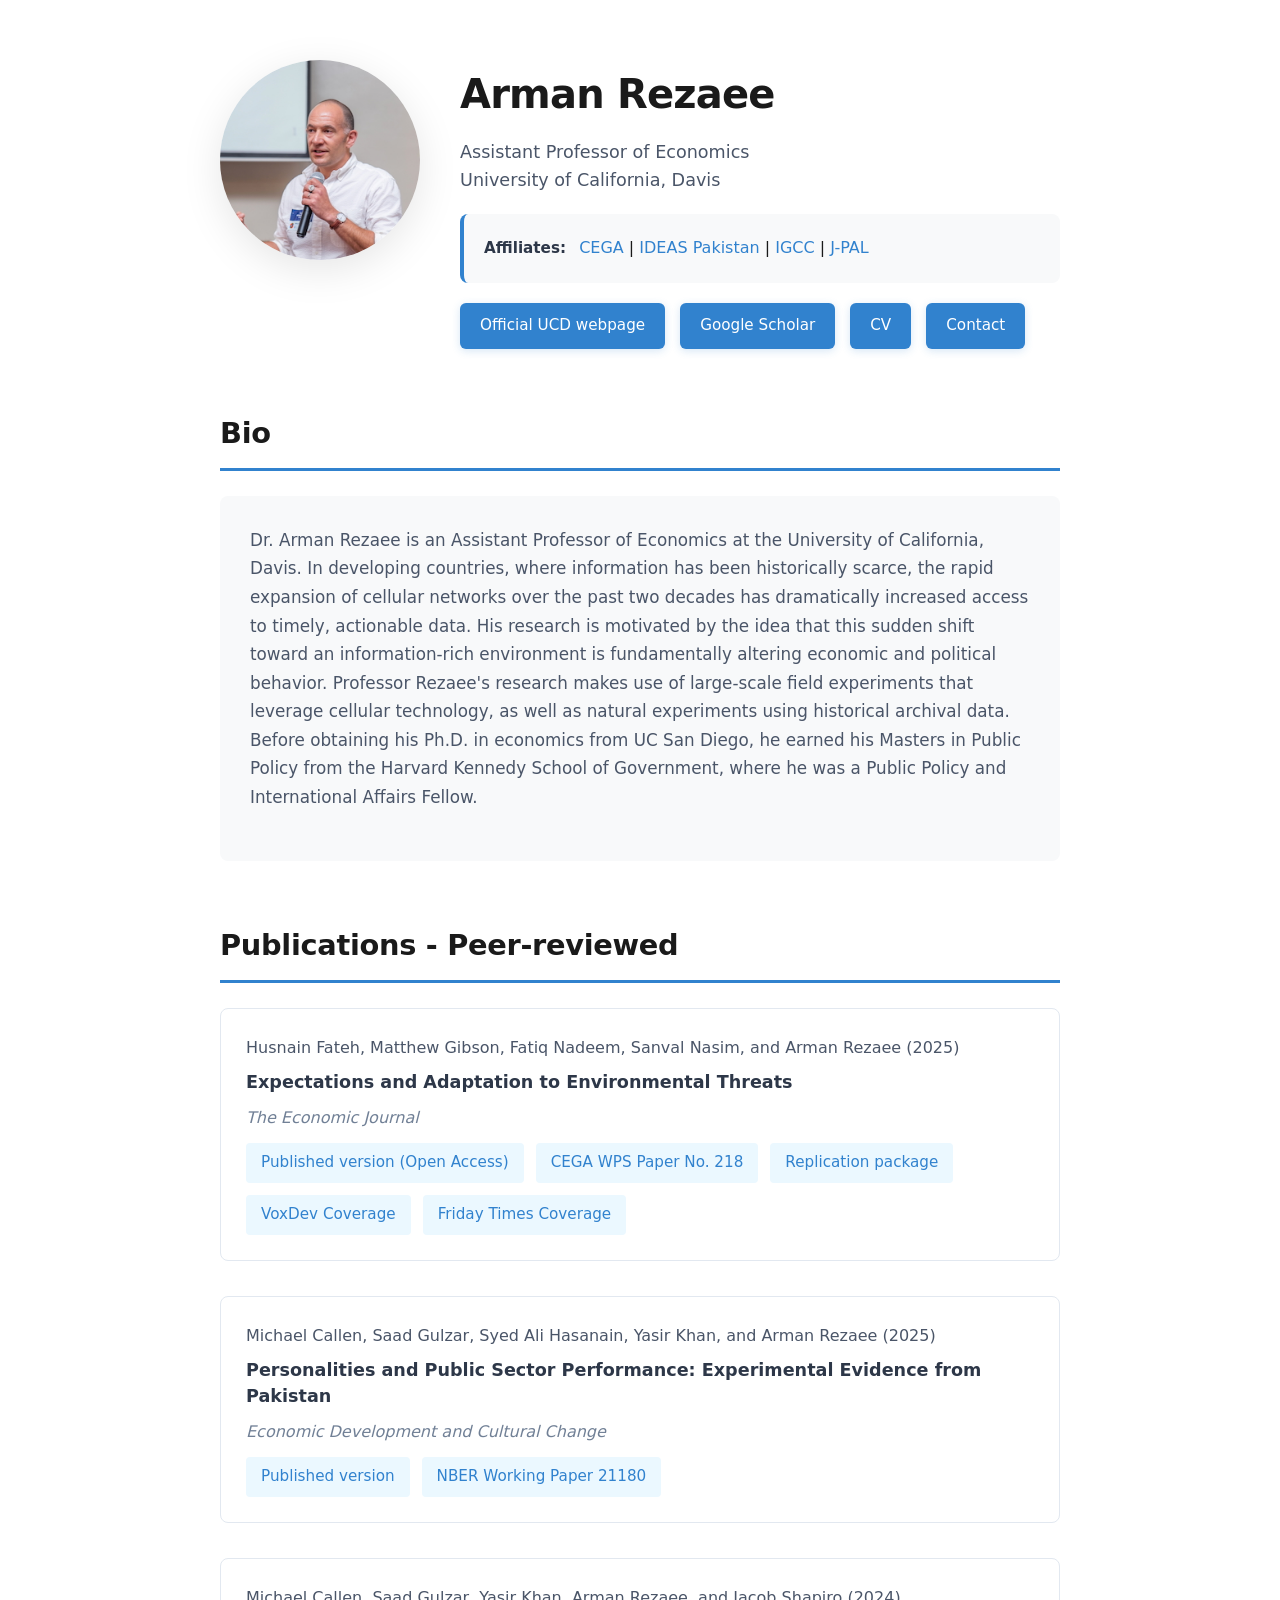
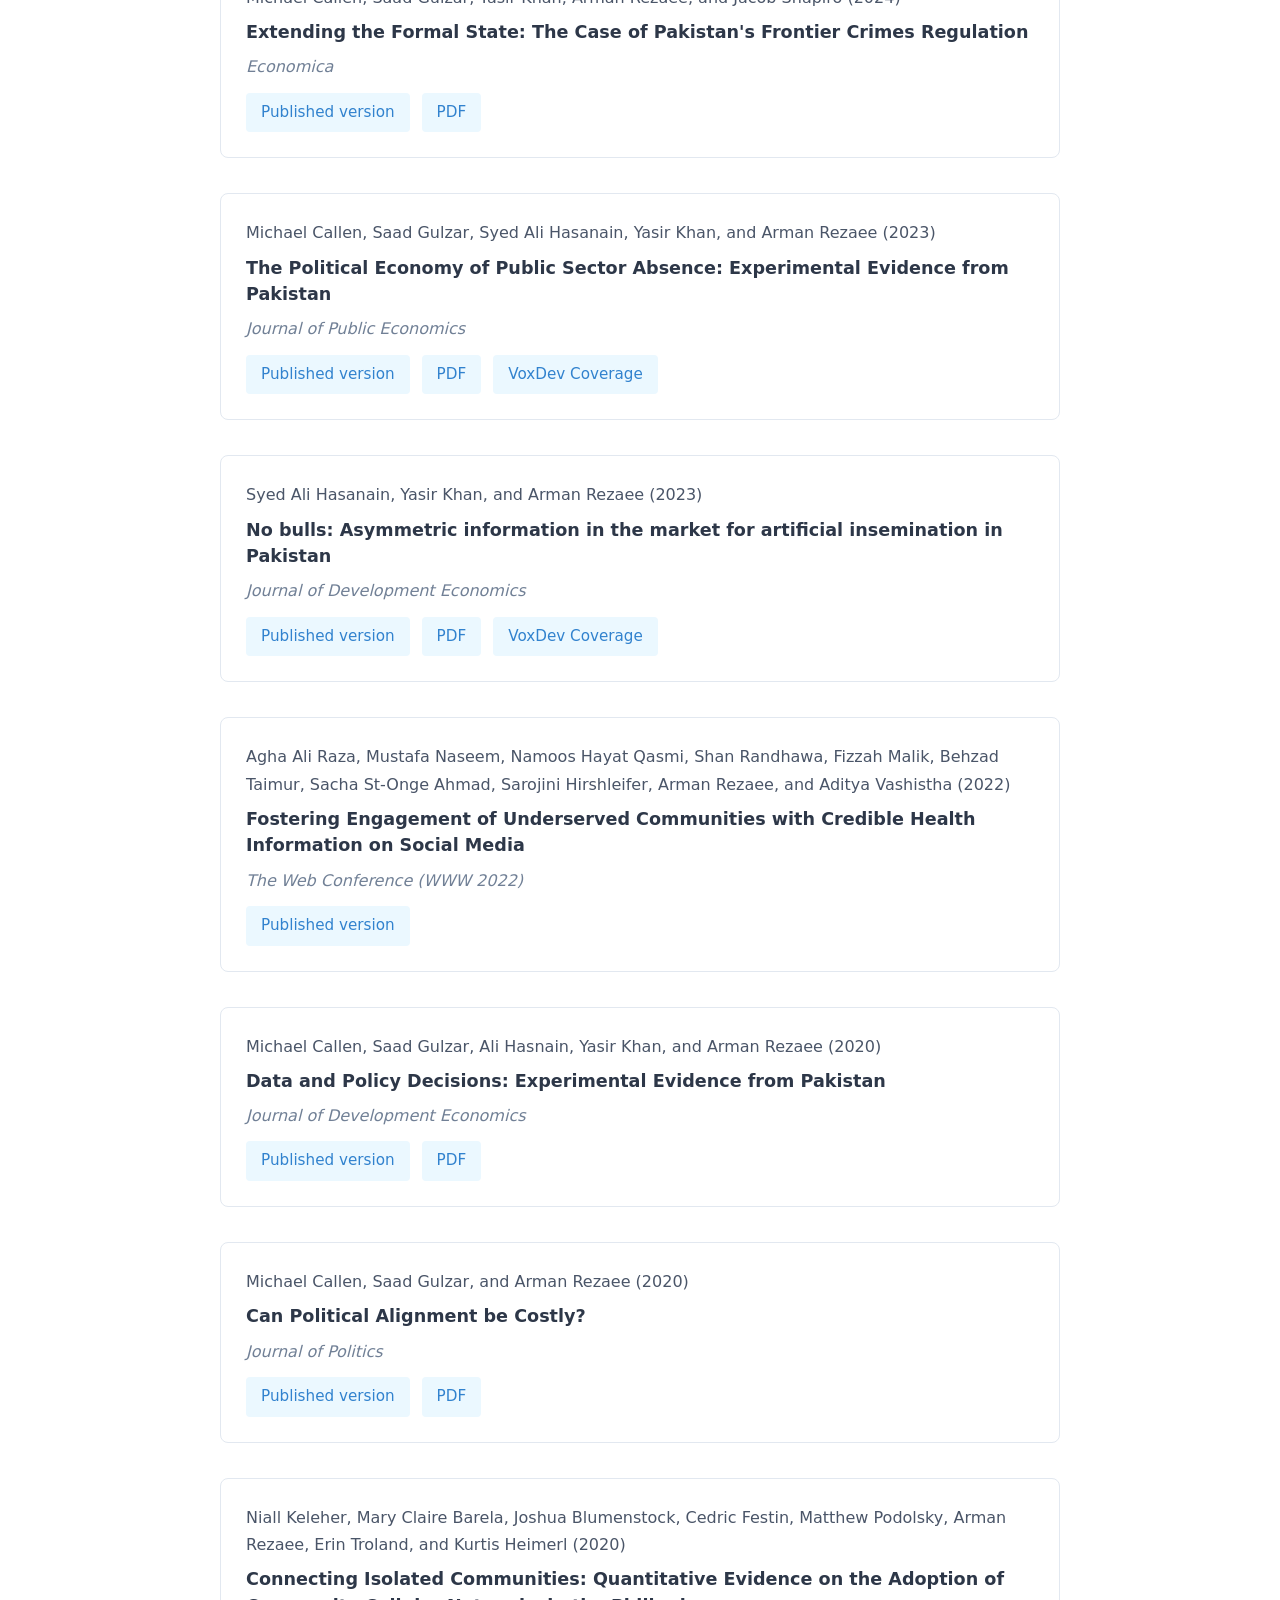
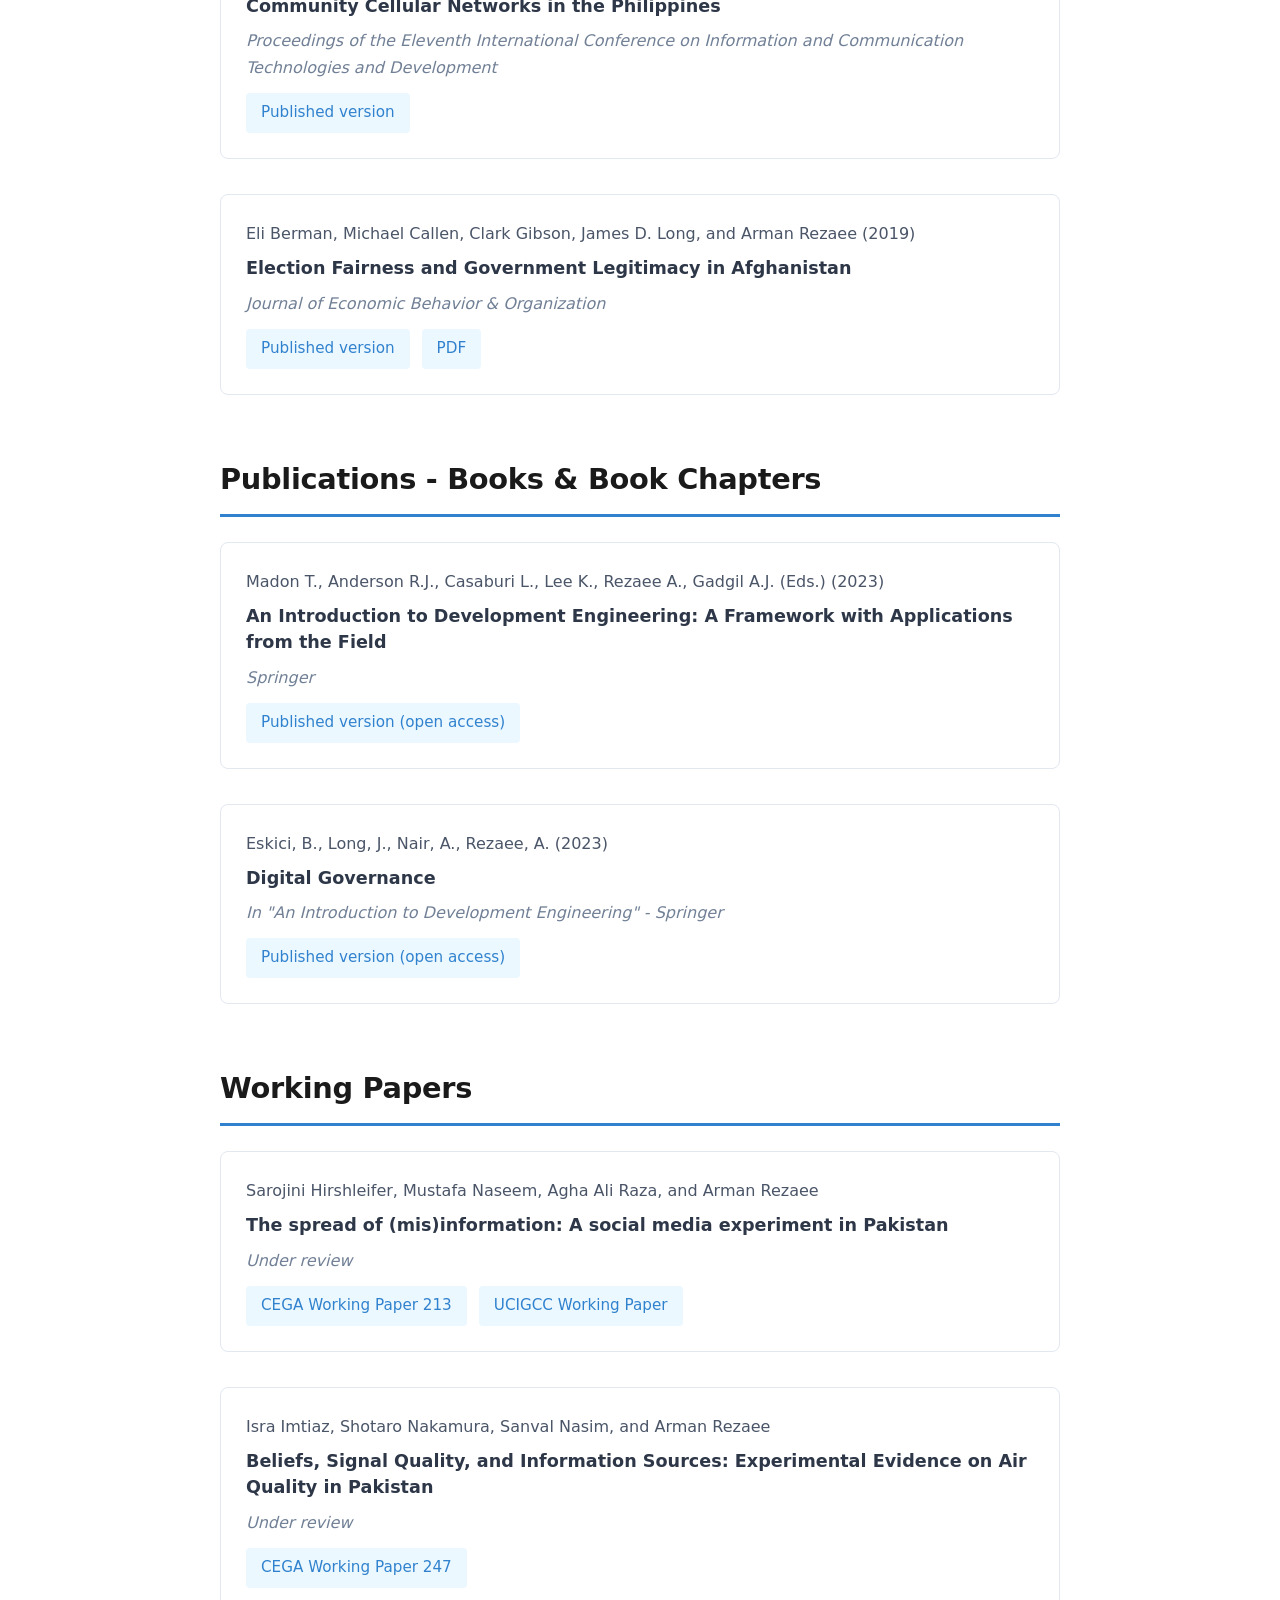
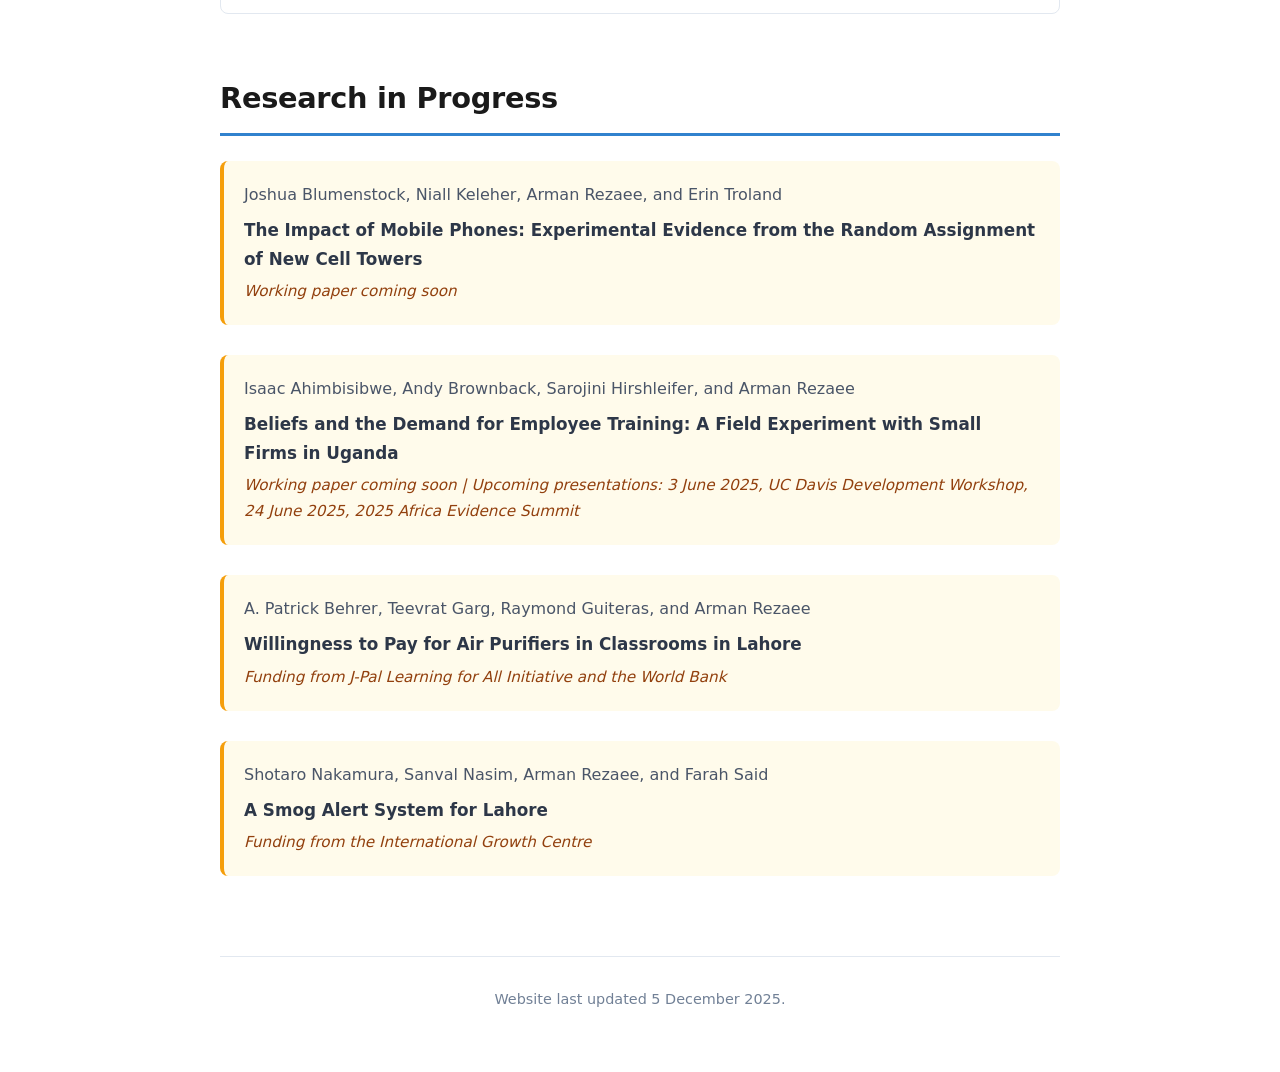
==== index.html @ 838679bb "Update index.html via Claude" ====
<!DOCTYPE html>
<html lang="en">
<head>
    <meta charset="UTF-8">
    <meta name="viewport" content="width=device-width, initial-scale=1.0">
    <title>Arman Rezaee</title>
    <style>
        /* Reset default browser styles for consistency */
        * {
            margin: 0;
            padding: 0;
            box-sizing: border-box;
        }

        /* Main body styling - sets font and background */
        body {
            font-family: -apple-system, BlinkMacSystemFont, 'Segoe UI', system-ui, sans-serif;
            line-height: 1.7;
            color: #1a1a1a;
            background: #ffffff;
        }

        /* Container that centers content and adds padding */
        .container {
            max-width: 900px;
            margin: 0 auto;
            padding: 60px 30px;
        }

        /* Header section with profile photo and info */
        header {
            margin-bottom: 60px;
            display: flex;
            gap: 40px;
            align-items: flex-start;
            flex-wrap: wrap;
        }

        /* Profile photo wrapper */
        .profile-photo {
            flex-shrink: 0;
        }

        /* Profile photo styling - circular with shadow and hover effect */
        .profile-photo img {
            width: 200px;
            height: 200px;
            object-fit: cover;
            border-radius: 50%;
            box-shadow: 0 10px 40px rgba(0,0,0,0.1);
            transition: transform 0.3s ease, box-shadow 0.3s ease;
        }

        /* Hover effect - lifts photo slightly */
        .profile-photo img:hover {
            transform: translateY(-5px);
            box-shadow: 0 15px 50px rgba(0,0,0,0.15);
        }

        /* Header text content area */
        .header-content {
            flex: 1;
            min-width: 300px;
        }

        /* Main name heading */
        h1 {
            font-size: 2.5em;
            font-weight: 700;
            color: #1a1a1a;
            margin-bottom: 10px;
            letter-spacing: -0.02em;
        }

        /* Job title and university */
        h4 {
            font-size: 1.1em;
            font-weight: 500;
            color: #4a5568;
            margin-bottom: 20px;
            line-height: 1.6;
        }

        /* Affiliates box with colored left border */
        .affiliates {
            margin: 20px 0;
            padding: 20px;
            background: #f8f9fa;
            border-radius: 8px;
            border-left: 4px solid #3182ce;
            line-height: 1.8;
        }

        /* "Affiliates:" label styling */
        .affiliates strong {
            display: inline;
            margin-right: 8px;
            color: #2d3748;
            font-size: 0.95em;
        }

        /* Links in affiliates section */
        .affiliates a {
            color: #3182ce;
            text-decoration: none;
            transition: color 0.2s ease;
            white-space: nowrap;
        }

        /* Hover effect for affiliate links */
        .affiliates a:hover {
            color: #2c5aa0;
            text-decoration: underline;
        }

        /* Container for quick access buttons (CV, Scholar, etc) */
        .quick-links {
            display: flex;
            gap: 15px;
            flex-wrap: wrap;
            margin-top: 20px;
        }

        /* Styled buttons for quick links */
        .quick-links a {
            display: inline-block;
            padding: 10px 20px;
            background: #3182ce;
            color: white;
            text-decoration: none;
            border-radius: 6px;
            font-weight: 500;
            font-size: 0.95em;
            transition: all 0.3s ease;
            box-shadow: 0 2px 8px rgba(49, 130, 206, 0.2);
        }

        /* Hover effect - darkens and lifts buttons */
        .quick-links a:hover {
            background: #2c5aa0;
            transform: translateY(-2px);
            box-shadow: 0 4px 12px rgba(49, 130, 206, 0.3);
        }

        /* Main content sections (Bio, Publications, etc) */
        section {
            margin-bottom: 60px;
        }

        /* Section headings with blue underline */
        h2 {
            font-size: 1.8em;
            font-weight: 700;
            color: #1a1a1a;
            margin-bottom: 25px;
            padding-bottom: 10px;
            border-bottom: 3px solid #3182ce;
            letter-spacing: -0.01em;
        }

        /* Subsection headings */
        h3 {
            font-size: 1.4em;
            font-weight: 600;
            color: #2d3748;
            margin-bottom: 20px;
            margin-top: 40px;
        }

        /* Regular paragraph text */
        p {
            margin-bottom: 20px;
            color: #4a5568;
            font-size: 1.05em;
        }

        /* Bio text box with background */
        .bio-text {
            background: #f8f9fa;
            padding: 30px;
            border-radius: 8px;
        }

        /* Individual publication card */
        .publication {
            margin-bottom: 35px;
            padding: 25px;
            background: white;
            border-radius: 8px;
            border: 1px solid #e2e8f0;
            transition: all 0.3s ease;
        }

        /* Hover effect - adds shadow and slides right slightly */
        .publication:hover {
            box-shadow: 0 8px 24px rgba(0,0,0,0.08);
            border-color: #cbd5e0;
            transform: translateX(5px);
        }

        /* Author names in publication */
        .publication-authors {
            color: #4a5568;
            margin-bottom: 8px;
            font-size: 1em;
        }

        /* Publication title */
        .publication-title {
            font-weight: 600;
            color: #2d3748;
            margin-bottom: 8px;
            font-size: 1.1em;
            line-height: 1.5;
        }

        /* Journal or venue name (italicized) */
        .publication-venue {
            font-style: italic;
            color: #718096;
            margin-bottom: 12px;
        }

        /* Container for publication links (PDF, published version, etc) */
        .publication-links {
            display: flex;
            gap: 12px;
            flex-wrap: wrap;
            margin-top: 12px;
        }

        /* Styled link buttons for publications */
        .publication-links a {
            color: #3182ce;
            text-decoration: none;
            font-size: 0.95em;
            padding: 6px 14px;
            background: #ebf8ff;
            border-radius: 4px;
            transition: all 0.2s ease;
            border: 1px solid transparent;
        }

        /* Hover effect - inverts colors */
        .publication-links a:hover {
            background: #3182ce;
            color: white;
            border-color: #3182ce;
        }

        /* Work-in-progress section with yellow theme */
        .wip {
            margin-bottom: 30px;
            padding: 20px;
            background: #fffbeb;
            border-radius: 8px;
            border-left: 4px solid #f59e0b;
        }

        /* Title for work-in-progress items */
        .wip-title {
            font-weight: 600;
            color: #2d3748;
            margin-bottom: 6px;
            font-size: 1.05em;
        }

        /* Status text (e.g., "Working paper coming soon") */
        .wip-status {
            color: #92400e;
            font-size: 0.95em;
            font-style: italic;
        }

        /* Footer with last updated date */
        footer {
            margin-top: 80px;
            padding-top: 30px;
            border-top: 1px solid #e2e8f0;
            text-align: center;
            color: #718096;
            font-size: 0.9em;
        }

        /* Responsive design for mobile devices */
        @media (max-width: 768px) {
            .container {
                padding: 40px 20px;
            }

            /* Stack header vertically on mobile */
            header {
                flex-direction: column;
                align-items: center;
                text-align: center;
            }

            /* Smaller heading on mobile */
            h1 {
                font-size: 2em;
            }

            /* Center buttons on mobile */
            .quick-links {
                justify-content: center;
            }

            /* Disable hover slide effect on mobile */
            .publication:hover {
                transform: none;
            }
        }
    </style>
</head>
<body>
    <div class="container">
        <header>
            <div class="profile-photo">
                <img src="images/SM-5340.jpeg" alt="Arman Rezaee">
            </div>
            <div class="header-content">
                <h1>Arman Rezaee</h1>
                <h4>Assistant Professor of Economics<br>University of California, Davis</h4>
                
                <div class="affiliates">
                    <strong>Affiliates:</strong>
                    <a href="https://cega.berkeley.edu/user-type/faculty-affiliates/">CEGA</a> |
                    <a href="https://ideasdev.org/people/dr-arman-rezaee/">IDEAS Pakistan</a> |
                    <a href="https://ucigcc.org/people/arman-rezaee/">IGCC</a> |
                    <a href="https://www.povertyactionlab.org/person/rezaee">J-PAL</a>
                </div>

                <div class="quick-links">
                    <a href="http://economics.ucdavis.edu/people/abrezaee">Official UCD webpage</a>
                    <a href="http://scholar.google.com/citations?user=eKCS96gAAAAJ&hl=en">Google Scholar</a>
                    <a href="pdfs/abrezaee-cv-mar2025.pdf">CV</a>
                    <a href="mailto:abrezaee@ucdavis.edu">Contact</a>
                </div>
            </div>
        </header>

        <section>
            <h2>Bio</h2>
            <div class="bio-text">
                <p>Dr. Arman Rezaee is an Assistant Professor of Economics at the University of California, Davis. In developing countries, where information has been historically scarce, the rapid expansion of cellular networks over the past two decades has dramatically increased access to timely, actionable data. His research is motivated by the idea that this sudden shift toward an information-rich environment is fundamentally altering economic and political behavior. Professor Rezaee's research makes use of large-scale field experiments that leverage cellular technology, as well as natural experiments using historical archival data. Before obtaining his Ph.D. in economics from UC San Diego, he earned his Masters in Public Policy from the Harvard Kennedy School of Government, where he was a Public Policy and International Affairs Fellow.</p>
            </div>
        </section>

        <section>
            <h2>Publications - Peer-reviewed</h2>

            <div class="publication">
                <div class="publication-authors">Husnain Fateh, Matthew Gibson, Fatiq Nadeem, Sanval Nasim, and Arman Rezaee (2025)</div>
                <div class="publication-title">Expectations and Adaptation to Environmental Threats</div>
                <div class="publication-venue">The Economic Journal</div>
                <div class="publication-links">
                    <a href="https://academic.oup.com/ej/advance-article/doi/10.1093/ej/ueaf071/8239786?utm_source=authortollfreelink&utm_campaign=ej&utm_medium=email&guestAccessKey=a9b61781-d56a-4d4d-9c01-4e637fdb13ad">Published version (Open Access)</a>
                    <a href="https://doi.org/10.26085/C3K88B">CEGA WPS Paper No. 218</a>
                    <a href="https://doi.org/10.5281/zenodo.16748581">Replication package</a>
                    <a href="https://voxdev.org/topic/energy-environment/information-and-training-helps-individuals-forecast-and-adapt-air">VoxDev Coverage</a>
                    <a href="https://thefridaytimes.com/21-Sep-2023/avoiding-air-pollution">Friday Times Coverage</a>
                </div>
            </div>

            <div class="publication">
                <div class="publication-authors">Michael Callen, Saad Gulzar, Syed Ali Hasanain, Yasir Khan, and Arman Rezaee (2025)</div>
                <div class="publication-title">Personalities and Public Sector Performance: Experimental Evidence from Pakistan</div>
                <div class="publication-venue">Economic Development and Cultural Change</div>
                <div class="publication-links">
                    <a href="https://www.journals.uchicago.edu/doi/10.1086/731673">Published version</a>
                    <a href="https://www.nber.org/papers/w21180">NBER Working Paper 21180</a>
                </div>
            </div>

            <div class="publication">
                <div class="publication-authors">Michael Callen, Saad Gulzar, Yasir Khan, Arman Rezaee, and Jacob Shapiro (2024)</div>
                <div class="publication-title">Extending the Formal State: The Case of Pakistan's Frontier Crimes Regulation</div>
                <div class="publication-venue">Economica</div>
                <div class="publication-links">
                    <a href="https://onlinelibrary.wiley.com/doi/10.1111/ecca.12527">Published version</a>
                    <a href="pdfs/fcr_draft_190930.pdf">PDF</a>
                </div>
            </div>

            <div class="publication">
                <div class="publication-authors">Michael Callen, Saad Gulzar, Syed Ali Hasanain, Yasir Khan, and Arman Rezaee (2023)</div>
                <div class="publication-title">The Political Economy of Public Sector Absence: Experimental Evidence from Pakistan</div>
                <div class="publication-venue">Journal of Public Economics</div>
                <div class="publication-links">
                    <a href="https://www.sciencedirect.com/science/article/pii/S004727272200189X">Published version</a>
                    <a href="pdfs/PE_absence_final.pdf">PDF</a>
                    <a href="https://voxdev.org/topic/institutions-political-economy/public-sector-absenteeism-politics-and-patronage-pakistan">VoxDev Coverage</a>
                </div>
            </div>

            <div class="publication">
                <div class="publication-authors">Syed Ali Hasanain, Yasir Khan, and Arman Rezaee (2023)</div>
                <div class="publication-title">No bulls: Asymmetric information in the market for artificial insemination in Pakistan</div>
                <div class="publication-venue">Journal of Development Economics</div>
                <div class="publication-links">
                    <a href="https://www.sciencedirect.com/science/article/abs/pii/S0304387822001419">Published version</a>
                    <a href="pdfs/livestock_JDE_second_revision.pdf">PDF</a>
                    <a href="https://voxdev.org/topic/agriculture/udder-success-empowering-farmers-through-information-veterinarian-quality">VoxDev Coverage</a>
                </div>
            </div>

            <div class="publication">
                <div class="publication-authors">Agha Ali Raza, Mustafa Naseem, Namoos Hayat Qasmi, Shan Randhawa, Fizzah Malik, Behzad Taimur, Sacha St-Onge Ahmad, Sarojini Hirshleifer, Arman Rezaee, and Aditya Vashistha (2022)</div>
                <div class="publication-title">Fostering Engagement of Underserved Communities with Credible Health Information on Social Media</div>
                <div class="publication-venue">The Web Conference (WWW 2022)</div>
                <div class="publication-links">
                    <a href="https://dl.acm.org/doi/abs/10.1145/3485447.3512267?casa_token=7DTgYo6stbMAAAAA:FZ7azsh8oXVnimlPw507LNu2SoPX1bnqjTDEQZZBtJYEDlnT77UlWz_gERtrb6uXA9K1-hhufPJC1mY">Published version</a>
                </div>
            </div>

            <div class="publication">
                <div class="publication-authors">Michael Callen, Saad Gulzar, Ali Hasnain, Yasir Khan, and Arman Rezaee (2020)</div>
                <div class="publication-title">Data and Policy Decisions: Experimental Evidence from Pakistan</div>
                <div class="publication-venue">Journal of Development Economics</div>
                <div class="publication-links">
                    <a href="https://www.sciencedirect.com/science/article/abs/pii/S0304387820300985">Published version</a>
                    <a href="pdfs/data_policy_decisions.pdf">PDF</a>
                </div>
            </div>

            <div class="publication">
                <div class="publication-authors">Michael Callen, Saad Gulzar, and Arman Rezaee (2020)</div>
                <div class="publication-title">Can Political Alignment be Costly?</div>
                <div class="publication-venue">Journal of Politics</div>
                <div class="publication-links">
                    <a href="https://www.journals.uchicago.edu/doi/abs/10.1086/706890?af=R&mobileUi=0">Published version</a>
                    <a href="pdfs/Political_Alignment_jop.pdf">PDF</a>
                </div>
            </div>

            <div class="publication">
                <div class="publication-authors">Niall Keleher, Mary Claire Barela, Joshua Blumenstock, Cedric Festin, Matthew Podolsky, Arman Rezaee, Erin Troland, and Kurtis Heimerl (2020)</div>
                <div class="publication-title">Connecting Isolated Communities: Quantitative Evidence on the Adoption of Community Cellular Networks in the Philippines</div>
                <div class="publication-venue">Proceedings of the Eleventh International Conference on Information and Communication Technologies and Development</div>
                <div class="publication-links">
                    <a href="https://dl.acm.org/doi/abs/10.1145/3392561.3394645">Published version</a>
                </div>
            </div>

            <div class="publication">
                <div class="publication-authors">Eli Berman, Michael Callen, Clark Gibson, James D. Long, and Arman Rezaee (2019)</div>
                <div class="publication-title">Election Fairness and Government Legitimacy in Afghanistan</div>
                <div class="publication-venue">Journal of Economic Behavior & Organization</div>
                <div class="publication-links">
                    <a href="https://www.sciencedirect.com/science/article/abs/pii/S016726811930318X">Published version</a>
                    <a href="pdfs/Legitimacy_Oct2019.pdf">PDF</a>
                </div>
            </div>
        </section>

        <section>
            <h2>Publications - Books & Book Chapters</h2>

            <div class="publication">
                <div class="publication-authors">Madon T., Anderson R.J., Casaburi L., Lee K., Rezaee A., Gadgil A.J. (Eds.) (2023)</div>
                <div class="publication-title">An Introduction to Development Engineering: A Framework with Applications from the Field</div>
                <div class="publication-venue">Springer</div>
                <div class="publication-links">
                    <a href="https://link.springer.com/book/10.1007/978-3-030-86065-3">Published version (open access)</a>
                </div>
            </div>

            <div class="publication">
                <div class="publication-authors">Eskici, B., Long, J., Nair, A., Rezaee, A. (2023)</div>
                <div class="publication-title">Digital Governance</div>
                <div class="publication-venue">In "An Introduction to Development Engineering" - Springer</div>
                <div class="publication-links">
                    <a href="https://link.springer.com/book/10.1007/978-3-030-86065-3">Published version (open access)</a>
                </div>
            </div>
        </section>

        <section>
            <h2>Working Papers</h2>

            <div class="publication">
                <div class="publication-authors">Sarojini Hirshleifer, Mustafa Naseem, Agha Ali Raza, and Arman Rezaee</div>
                <div class="publication-title">The spread of (mis)information: A social media experiment in Pakistan</div>
                <div class="publication-venue">Under review</div>
                <div class="publication-links">
                    <a href="https://escholarship.org/uc/item/9v98h6zt#main">CEGA Working Paper 213</a>
                    <a href="https://ucigcc.org/publication/the-spread-of-misinformation-a-social-media-experiment-in-pakistan/">UCIGCC Working Paper</a>
                </div>
            </div>

            <div class="publication">
                <div class="publication-authors">Isra Imtiaz, Shotaro Nakamura, Sanval Nasim, and Arman Rezaee</div>
                <div class="publication-title">Beliefs, Signal Quality, and Information Sources: Experimental Evidence on Air Quality in Pakistan</div>
                <div class="publication-venue">Under review</div>
                <div class="publication-links">
                    <a href="https://escholarship.org/uc/item/3z476268">CEGA Working Paper 247</a>
                </div>
            </div>
        </section>

        <section>
            <h2>Research in Progress</h2>

            <div class="wip">
                <div class="publication-authors">Joshua Blumenstock, Niall Keleher, Arman Rezaee, and Erin Troland</div>
                <div class="wip-title">The Impact of Mobile Phones: Experimental Evidence from the Random Assignment of New Cell Towers</div>
                <div class="wip-status">Working paper coming soon</div>
            </div>

            <div class="wip">
                <div class="publication-authors">Isaac Ahimbisibwe, Andy Brownback, Sarojini Hirshleifer, and Arman Rezaee</div>
                <div class="wip-title">Beliefs and the Demand for Employee Training: A Field Experiment with Small Firms in Uganda</div>
                <div class="wip-status">Working paper coming soon | Upcoming presentations: 3 June 2025, UC Davis Development Workshop, 24 June 2025, 2025 Africa Evidence Summit</div>
            </div>

            <div class="wip">
                <div class="publication-authors">A. Patrick Behrer, Teevrat Garg, Raymond Guiteras, and Arman Rezaee</div>
                <div class="wip-title">Willingness to Pay for Air Purifiers in Classrooms in Lahore</div>
                <div class="wip-status">Funding from J-Pal Learning for All Initiative and the World Bank</div>
            </div>

            <div class="wip">
                <div class="publication-authors">Shotaro Nakamura, Sanval Nasim, Arman Rezaee, and Farah Said</div>
                <div class="wip-title">A Smog Alert System for Lahore</div>
                <div class="wip-status">Funding from the International Growth Centre</div>
            </div>
        </section>

        <footer>
            Website last updated 5 December 2025.
        </footer>
    </div>
</body>
</html>
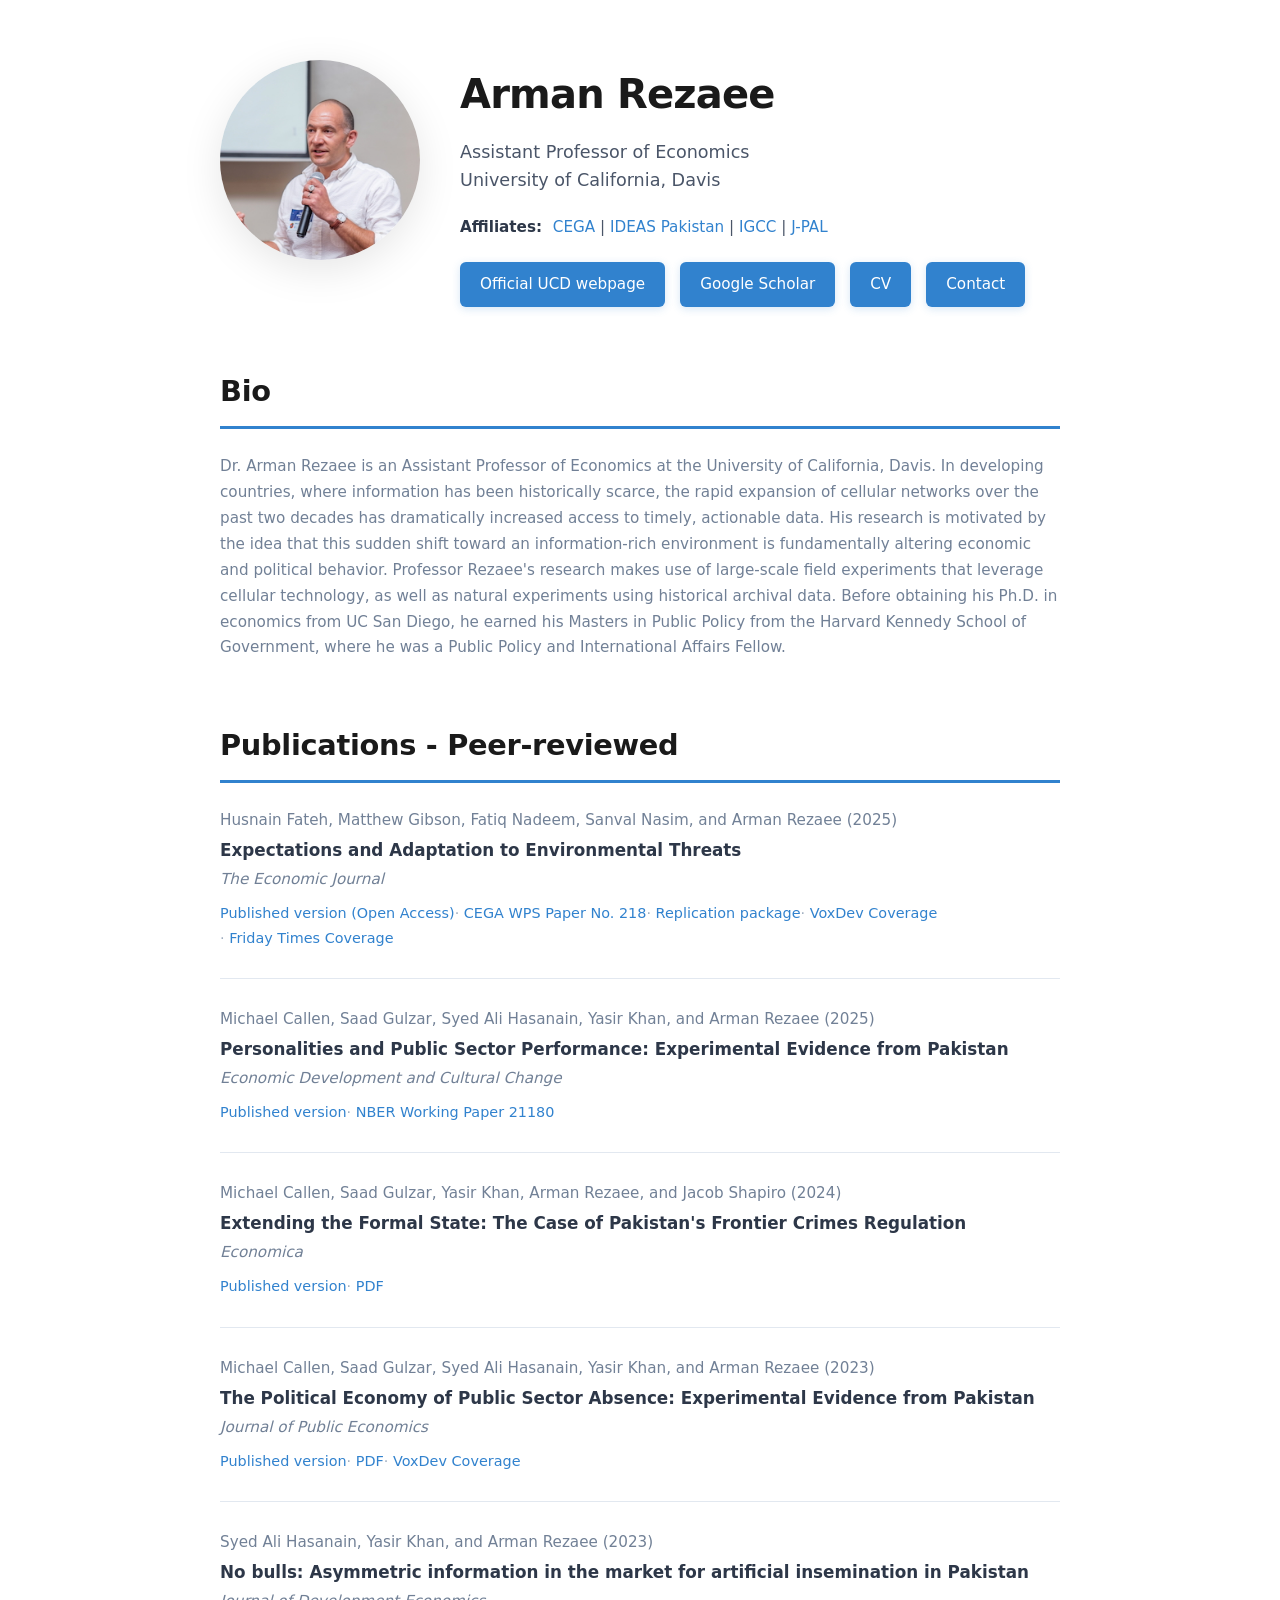
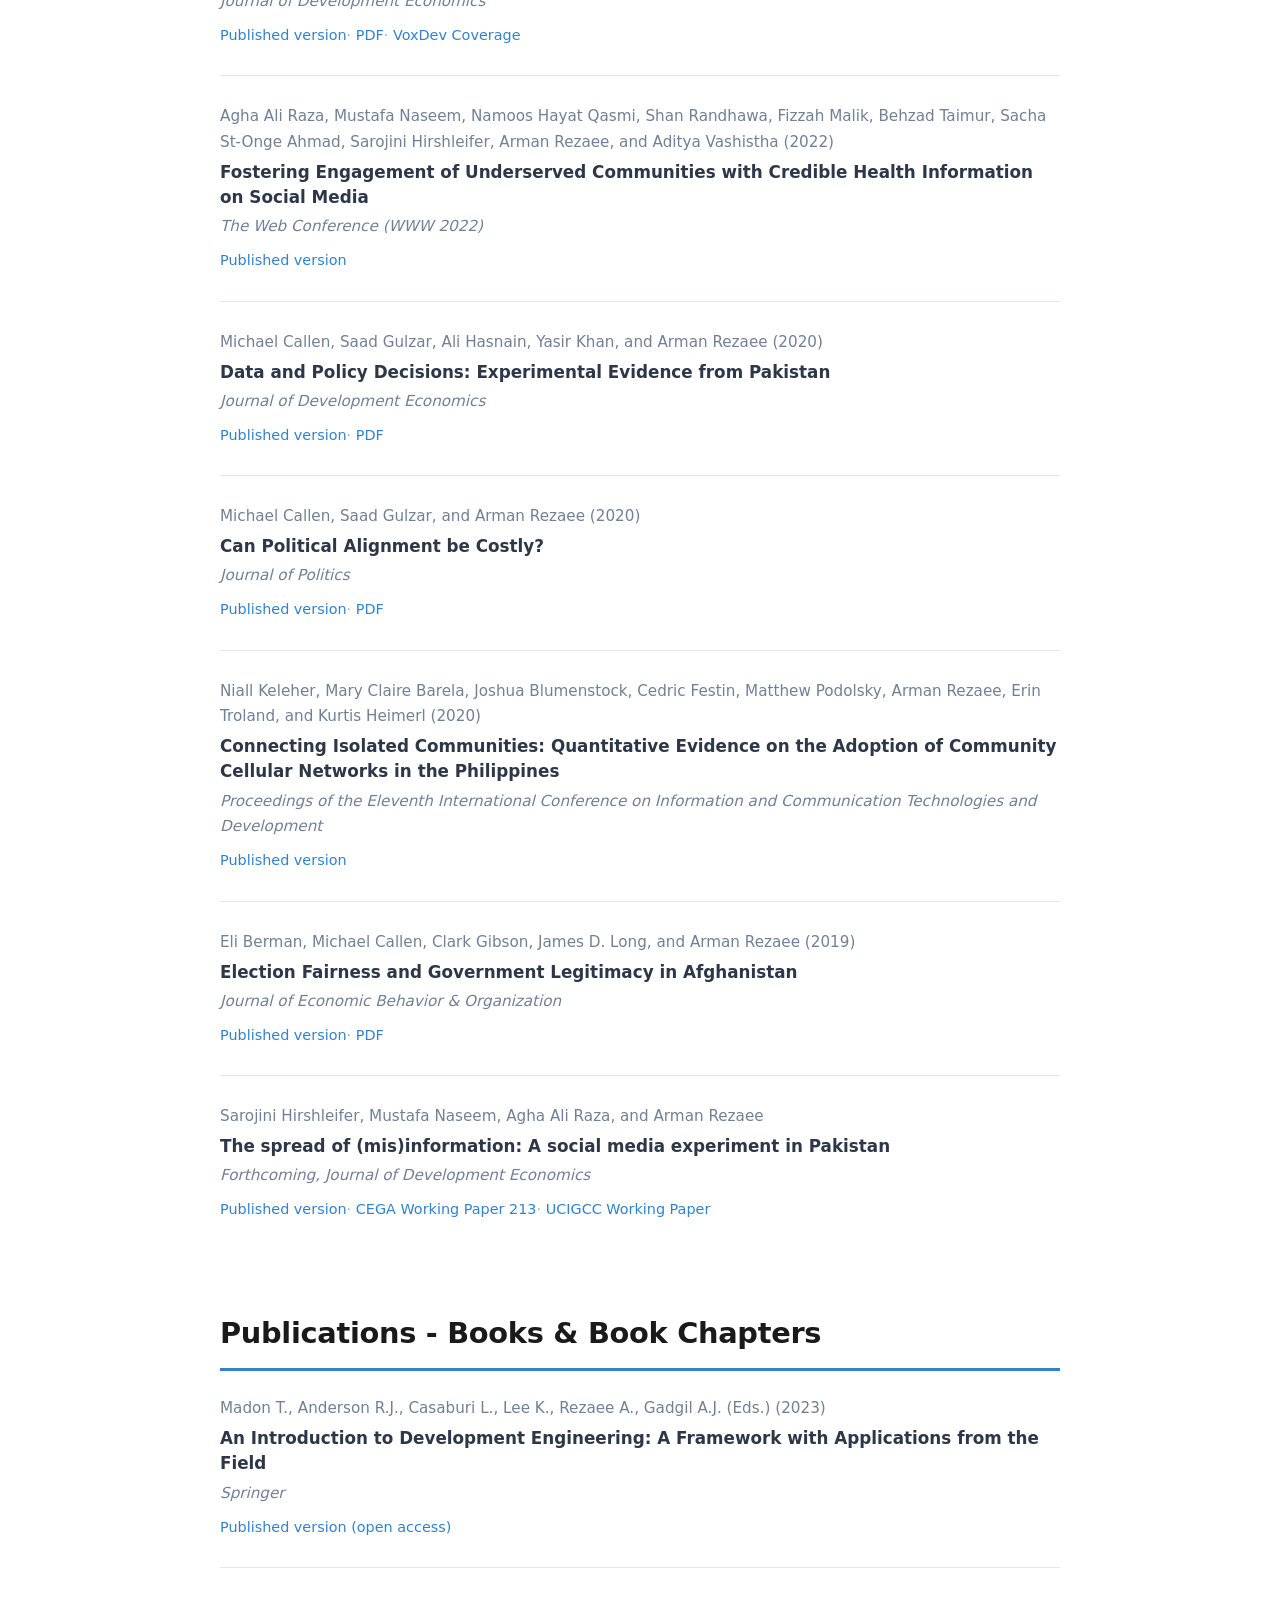
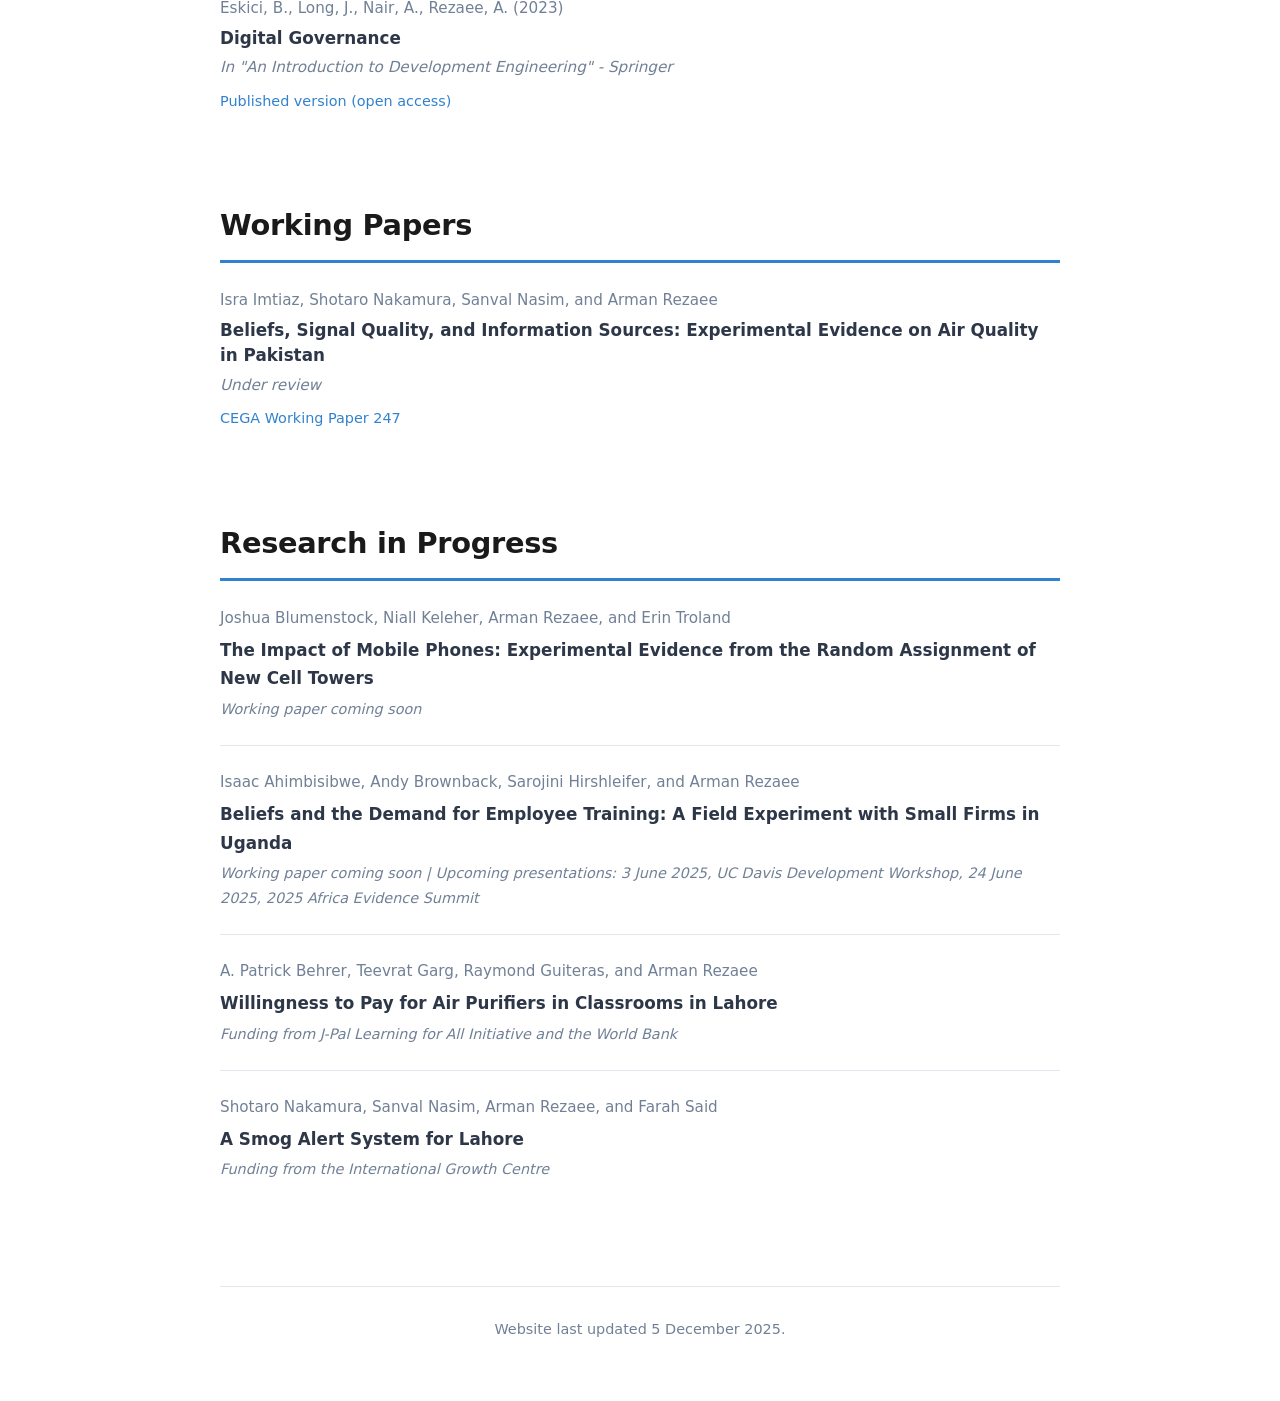
==== commit b158c5a2: "Moved C19PK to published, improved design I hope" ====
--- a/index.html
+++ b/index.html
@@ -1,6 +1,15 @@
 <!DOCTYPE html>
 <html lang="en">
 <head>
+    <!-- Google tag (gtag.js) - Analytics tracking -->
+    <script async src="https://www.googletagmanager.com/gtag/js?id=G-C34K1GCN76"></script>
+    <script>
+      window.dataLayer = window.dataLayer || [];
+      function gtag(){dataLayer.push(arguments);}
+      gtag('js', new Date());
+      gtag('config', 'G-C34K1GCN76');
+    </script>
+    
     <meta charset="UTF-8">
     <meta name="viewport" content="width=device-width, initial-scale=1.0">
     <title>Arman Rezaee</title>
@@ -81,35 +90,25 @@
             line-height: 1.6;
         }
 
-        /* Affiliates box with colored left border */
+        /* Affiliates inline text */
         .affiliates {
-            margin: 20px 0;
-            padding: 20px;
-            background: #f8f9fa;
-            border-radius: 8px;
-            border-left: 4px solid #3182ce;
+            margin: 12px 0;
+            color: #4a5568;
+            font-size: 0.95em;
             line-height: 1.8;
         }
 
-        /* "Affiliates:" label styling */
         .affiliates strong {
-            display: inline;
-            margin-right: 8px;
             color: #2d3748;
-            font-size: 0.95em;
-        }
-
-        /* Links in affiliates section */
+            margin-right: 6px;
+        }
+
         .affiliates a {
             color: #3182ce;
             text-decoration: none;
-            transition: color 0.2s ease;
-            white-space: nowrap;
-        }
-
-        /* Hover effect for affiliate links */
+        }
+
         .affiliates a:hover {
-            color: #2c5aa0;
             text-decoration: underline;
         }
 
@@ -174,43 +173,36 @@
             font-size: 1.05em;
         }
 
-        /* Bio text box with background */
-        .bio-text {
-            background: #f8f9fa;
-            padding: 30px;
-            border-radius: 8px;
-        }
-
-        /* Individual publication card */
+        /* Bio text - plain, smaller, and less prominent */
+        .bio-text p {
+            font-size: 0.95em;
+            color: #718096;
+        }
+
+        /* Individual publication entry */
         .publication {
-            margin-bottom: 35px;
-            padding: 25px;
-            background: white;
-            border-radius: 8px;
-            border: 1px solid #e2e8f0;
-            transition: all 0.3s ease;
-        }
-
-        /* Hover effect - adds shadow and slides right slightly */
-        .publication:hover {
-            box-shadow: 0 8px 24px rgba(0,0,0,0.08);
-            border-color: #cbd5e0;
-            transform: translateX(5px);
+            margin-bottom: 28px;
+            padding-bottom: 28px;
+            border-bottom: 1px solid #e2e8f0;
+        }
+
+        .publication:last-child {
+            border-bottom: none;
         }
 
         /* Author names in publication */
         .publication-authors {
-            color: #4a5568;
-            margin-bottom: 8px;
-            font-size: 1em;
+            color: #718096;
+            margin-bottom: 4px;
+            font-size: 0.95em;
         }
 
         /* Publication title */
         .publication-title {
             font-weight: 600;
             color: #2d3748;
-            margin-bottom: 8px;
-            font-size: 1.1em;
+            margin-bottom: 4px;
+            font-size: 1.05em;
             line-height: 1.5;
         }
 
@@ -218,57 +210,56 @@
         .publication-venue {
             font-style: italic;
             color: #718096;
-            margin-bottom: 12px;
-        }
-
-        /* Container for publication links (PDF, published version, etc) */
+            margin-bottom: 8px;
+            font-size: 0.95em;
+        }
+
+        /* Publication links as simple inline text links */
         .publication-links {
             display: flex;
-            gap: 12px;
+            gap: 0;
             flex-wrap: wrap;
-            margin-top: 12px;
-        }
-
-        /* Styled link buttons for publications */
+            margin-top: 6px;
+            font-size: 0.9em;
+        }
+
         .publication-links a {
             color: #3182ce;
             text-decoration: none;
-            font-size: 0.95em;
-            padding: 6px 14px;
-            background: #ebf8ff;
-            border-radius: 4px;
-            transition: all 0.2s ease;
-            border: 1px solid transparent;
-        }
-
-        /* Hover effect - inverts colors */
+        }
+
         .publication-links a:hover {
-            background: #3182ce;
-            color: white;
-            border-color: #3182ce;
-        }
-
-        /* Work-in-progress section with yellow theme */
+            text-decoration: underline;
+        }
+
+        .publication-links a + a::before {
+            content: " · ";
+            color: #a0aec0;
+        }
+
+        /* Work-in-progress entries */
         .wip {
-            margin-bottom: 30px;
-            padding: 20px;
-            background: #fffbeb;
-            border-radius: 8px;
-            border-left: 4px solid #f59e0b;
+            margin-bottom: 24px;
+            padding-bottom: 24px;
+            border-bottom: 1px solid #e2e8f0;
+        }
+
+        .wip:last-child {
+            border-bottom: none;
         }
 
         /* Title for work-in-progress items */
         .wip-title {
             font-weight: 600;
             color: #2d3748;
-            margin-bottom: 6px;
+            margin-bottom: 4px;
             font-size: 1.05em;
         }
 
-        /* Status text (e.g., "Working paper coming soon") */
+        /* Status text */
         .wip-status {
-            color: #92400e;
-            font-size: 0.95em;
+            color: #718096;
+            font-size: 0.9em;
             font-style: italic;
         }
 
@@ -305,10 +296,7 @@
                 justify-content: center;
             }
 
-            /* Disable hover slide effect on mobile */
-            .publication:hover {
-                transform: none;
-            }
+            /* nothing to override for mobile now */
         }
     </style>
 </head>
@@ -451,6 +439,17 @@
                     <a href="pdfs/Legitimacy_Oct2019.pdf">PDF</a>
                 </div>
             </div>
+
+            <div class="publication">
+                <div class="publication-authors">Sarojini Hirshleifer, Mustafa Naseem, Agha Ali Raza, and Arman Rezaee</div>
+                <div class="publication-title">The spread of (mis)information: A social media experiment in Pakistan</div>
+                <div class="publication-venue">Forthcoming, Journal of Development Economics</div>
+                <div class="publication-links">
+                    <a href="https://www.sciencedirect.com/science/article/abs/pii/S0304387826000672?DGCID=STMJ_220042_AUTH_SERV_PPUB&lid=jua9g5tkojjo&utm_campaign=STMJ_220042_AUTH_SERV_PPUB&utm_content=07bab9e4-c31e-408b-afa5-1c9ca0f269ca&utm_medium=email&utm_source=braze&utm_term=07bab9e4-c31e-408b-afa5-1c9ca0f269ca">Published version</a>
+                    <a href="https://escholarship.org/uc/item/9v98h6zt#main">CEGA Working Paper 213</a>
+                    <a href="https://ucigcc.org/publication/the-spread-of-misinformation-a-social-media-experiment-in-pakistan/">UCIGCC Working Paper</a>
+                </div>
+            </div>
         </section>
 
         <section>
@@ -477,16 +476,6 @@
 
         <section>
             <h2>Working Papers</h2>
-
-            <div class="publication">
-                <div class="publication-authors">Sarojini Hirshleifer, Mustafa Naseem, Agha Ali Raza, and Arman Rezaee</div>
-                <div class="publication-title">The spread of (mis)information: A social media experiment in Pakistan</div>
-                <div class="publication-venue">Under review</div>
-                <div class="publication-links">
-                    <a href="https://escholarship.org/uc/item/9v98h6zt#main">CEGA Working Paper 213</a>
-                    <a href="https://ucigcc.org/publication/the-spread-of-misinformation-a-social-media-experiment-in-pakistan/">UCIGCC Working Paper</a>
-                </div>
-            </div>
 
             <div class="publication">
                 <div class="publication-authors">Isra Imtiaz, Shotaro Nakamura, Sanval Nasim, and Arman Rezaee</div>
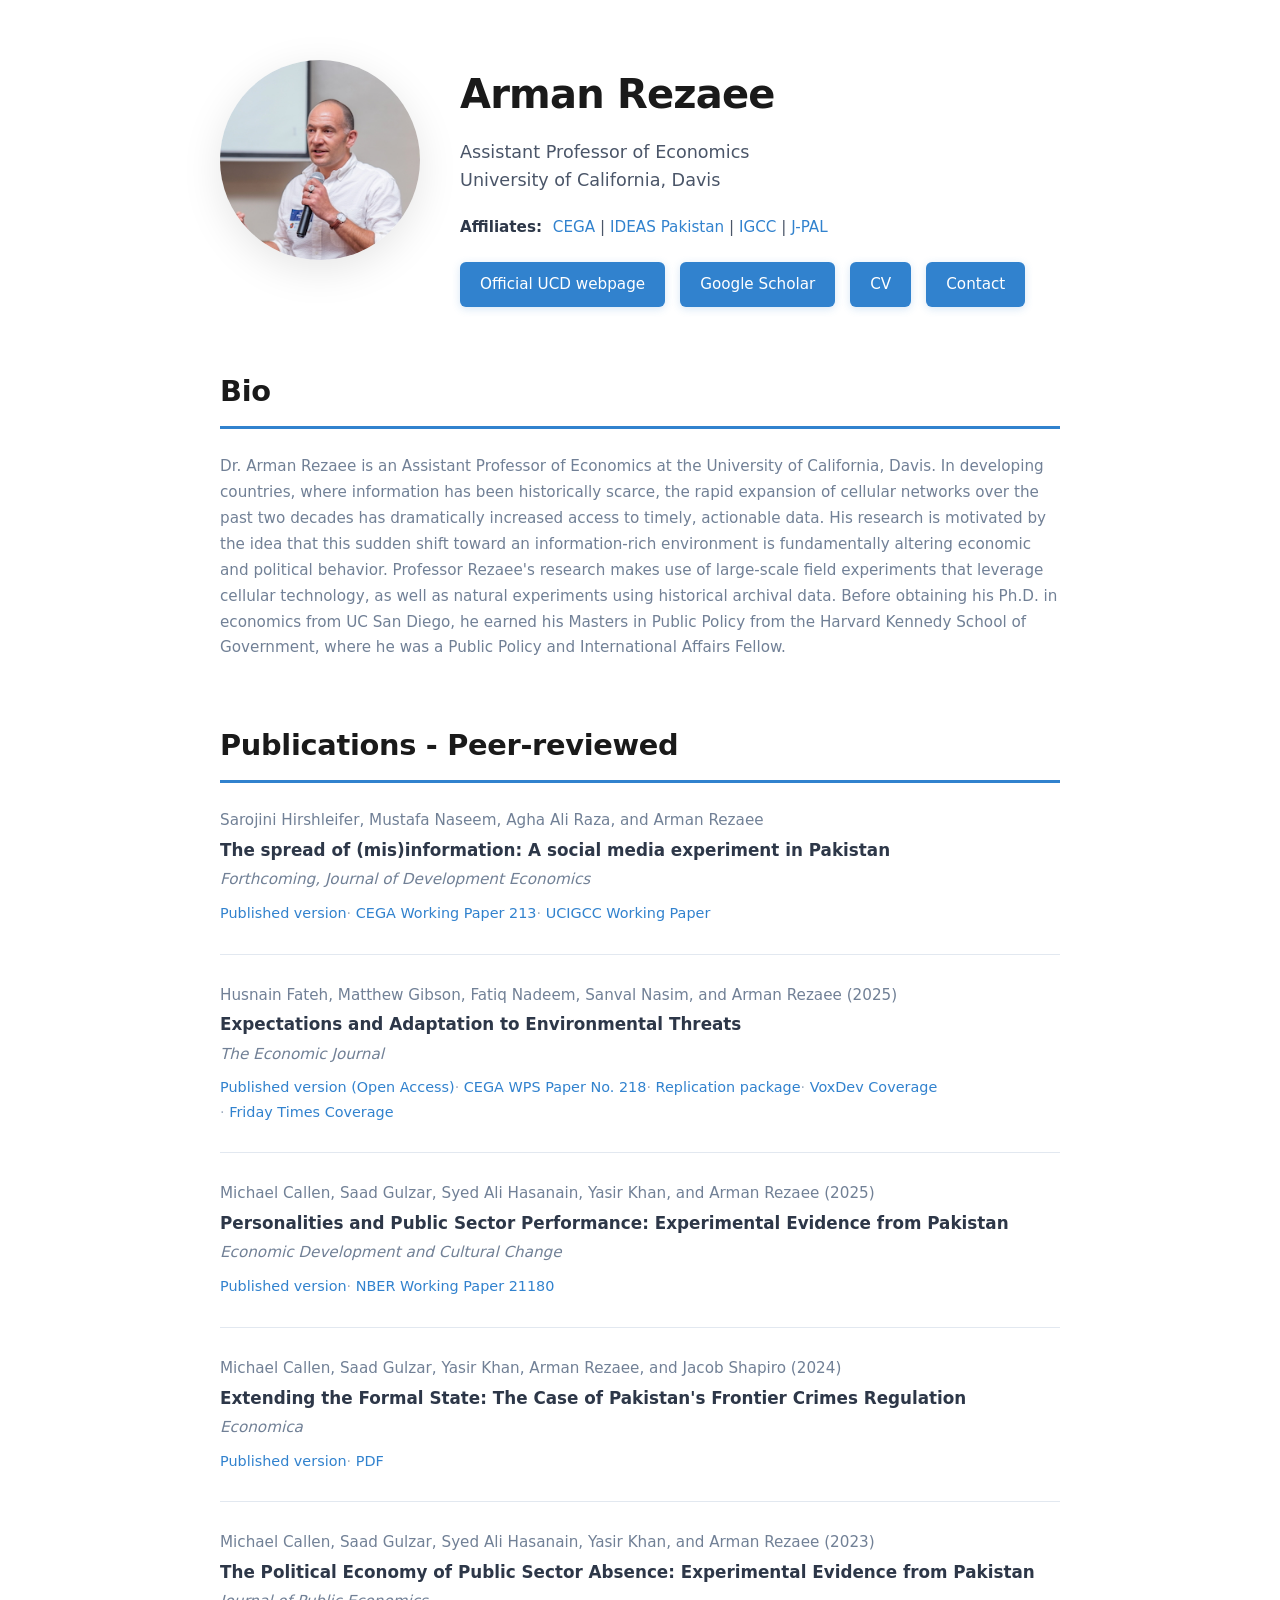
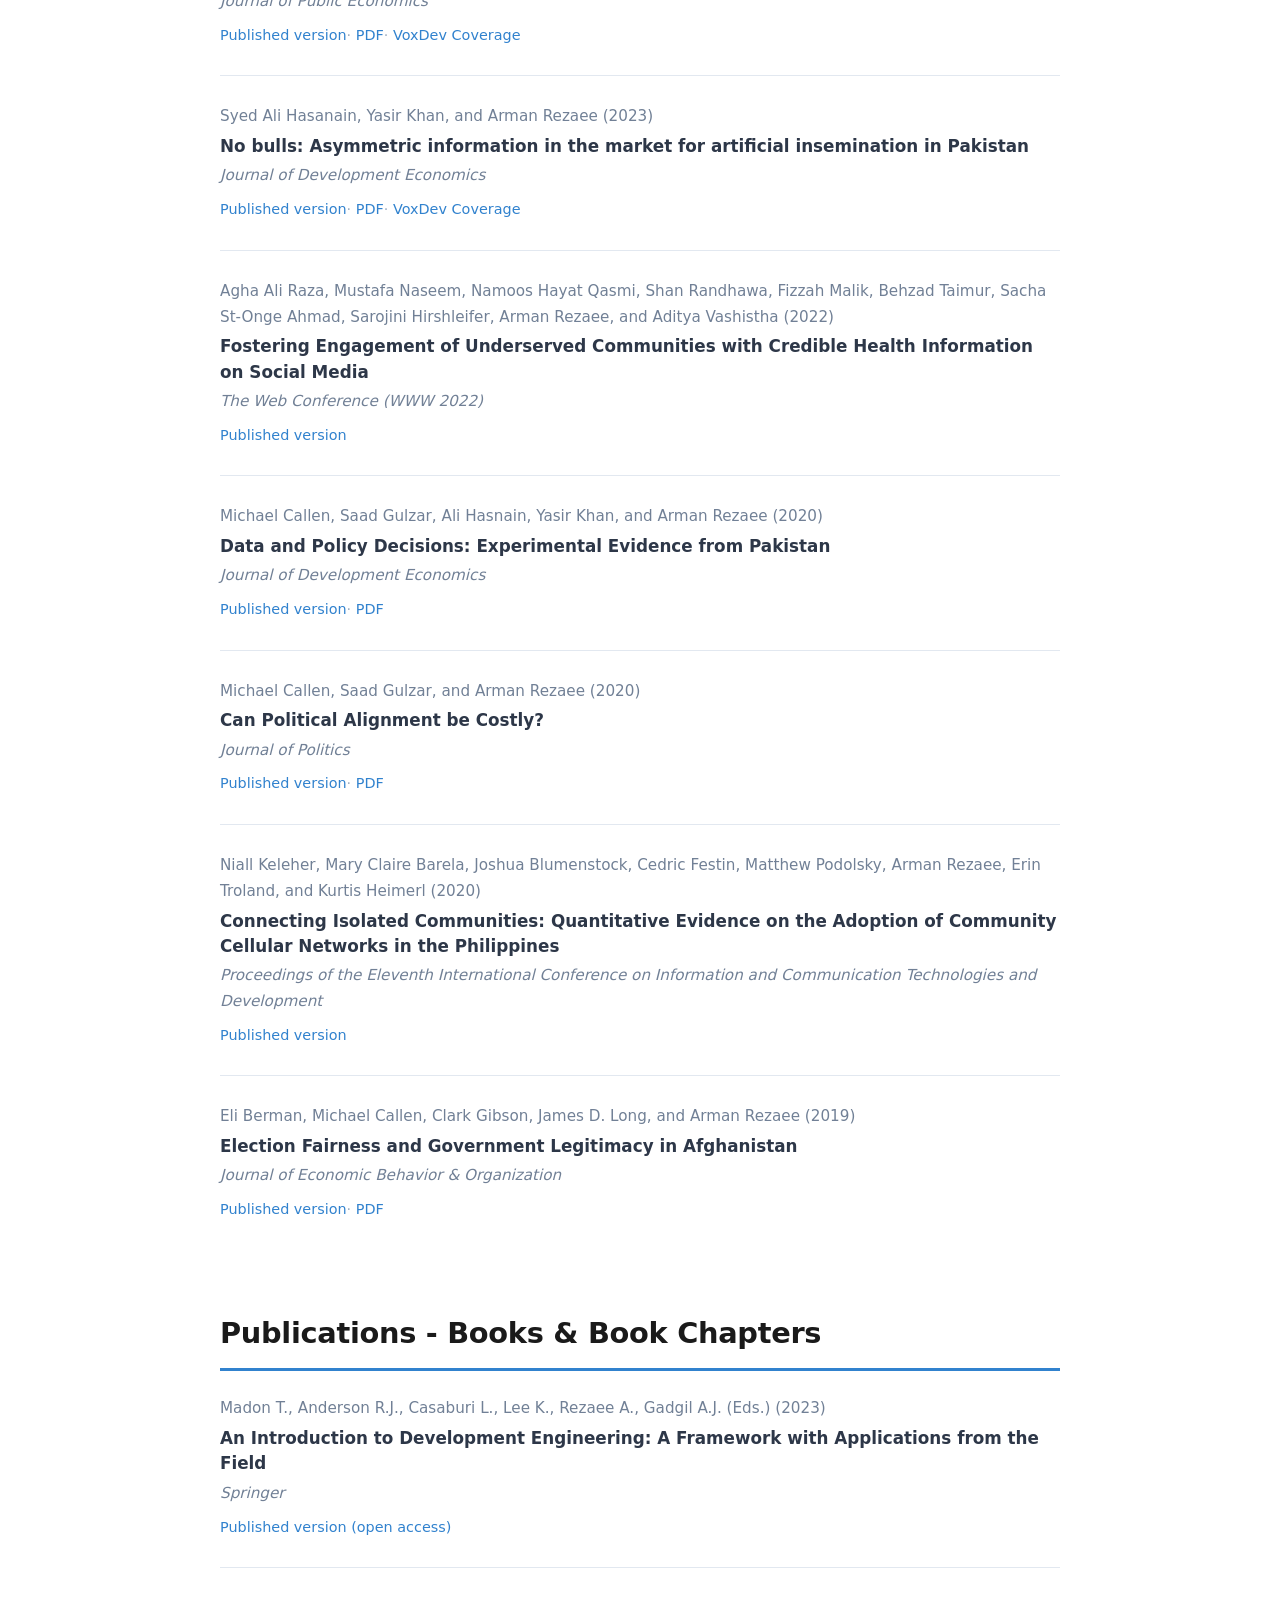
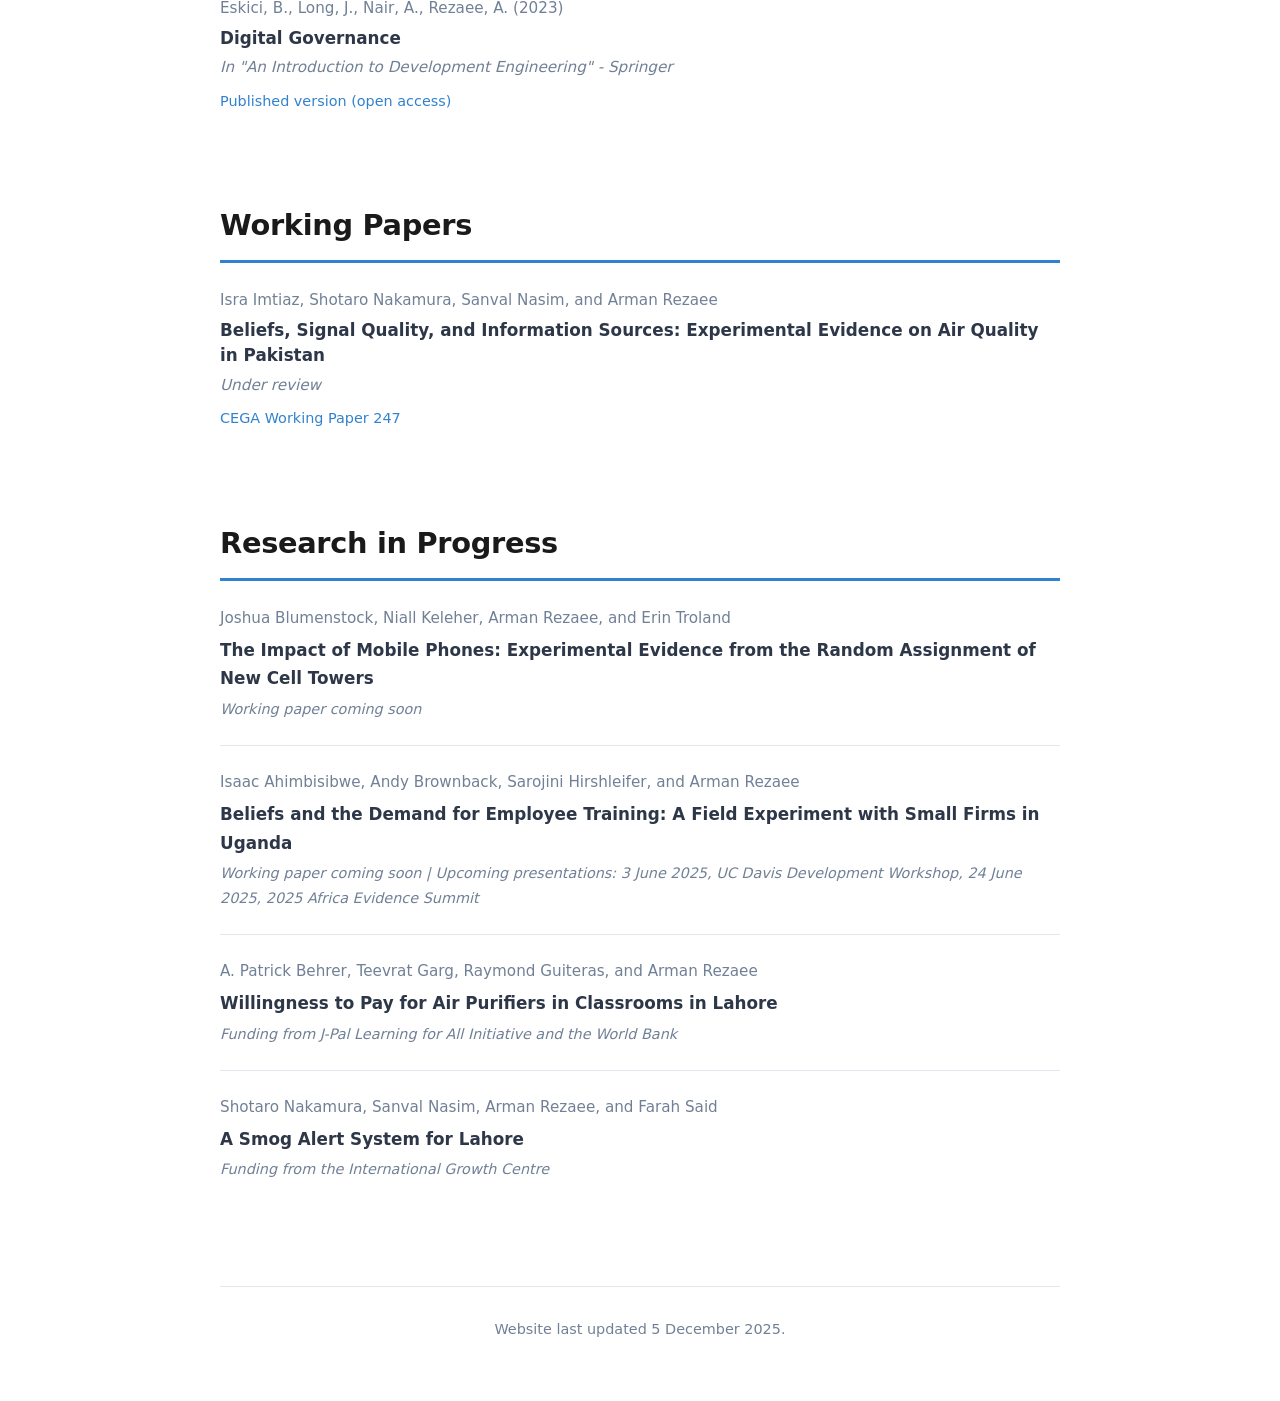
==== commit 86abb2b9: "Moved C19PK to top of list" ====
--- a/index.html
+++ b/index.html
@@ -338,6 +338,17 @@
             <h2>Publications - Peer-reviewed</h2>
 
             <div class="publication">
+                <div class="publication-authors">Sarojini Hirshleifer, Mustafa Naseem, Agha Ali Raza, and Arman Rezaee</div>
+                <div class="publication-title">The spread of (mis)information: A social media experiment in Pakistan</div>
+                <div class="publication-venue">Forthcoming, Journal of Development Economics</div>
+                <div class="publication-links">
+                    <a href="https://www.sciencedirect.com/science/article/abs/pii/S0304387826000672?DGCID=STMJ_220042_AUTH_SERV_PPUB&lid=jua9g5tkojjo&utm_campaign=STMJ_220042_AUTH_SERV_PPUB&utm_content=07bab9e4-c31e-408b-afa5-1c9ca0f269ca&utm_medium=email&utm_source=braze&utm_term=07bab9e4-c31e-408b-afa5-1c9ca0f269ca">Published version</a>
+                    <a href="https://escholarship.org/uc/item/9v98h6zt#main">CEGA Working Paper 213</a>
+                    <a href="https://ucigcc.org/publication/the-spread-of-misinformation-a-social-media-experiment-in-pakistan/">UCIGCC Working Paper</a>
+                </div>
+            </div>
+
+            <div class="publication">
                 <div class="publication-authors">Husnain Fateh, Matthew Gibson, Fatiq Nadeem, Sanval Nasim, and Arman Rezaee (2025)</div>
                 <div class="publication-title">Expectations and Adaptation to Environmental Threats</div>
                 <div class="publication-venue">The Economic Journal</div>
@@ -440,16 +451,6 @@
                 </div>
             </div>
 
-            <div class="publication">
-                <div class="publication-authors">Sarojini Hirshleifer, Mustafa Naseem, Agha Ali Raza, and Arman Rezaee</div>
-                <div class="publication-title">The spread of (mis)information: A social media experiment in Pakistan</div>
-                <div class="publication-venue">Forthcoming, Journal of Development Economics</div>
-                <div class="publication-links">
-                    <a href="https://www.sciencedirect.com/science/article/abs/pii/S0304387826000672?DGCID=STMJ_220042_AUTH_SERV_PPUB&lid=jua9g5tkojjo&utm_campaign=STMJ_220042_AUTH_SERV_PPUB&utm_content=07bab9e4-c31e-408b-afa5-1c9ca0f269ca&utm_medium=email&utm_source=braze&utm_term=07bab9e4-c31e-408b-afa5-1c9ca0f269ca">Published version</a>
-                    <a href="https://escholarship.org/uc/item/9v98h6zt#main">CEGA Working Paper 213</a>
-                    <a href="https://ucigcc.org/publication/the-spread-of-misinformation-a-social-media-experiment-in-pakistan/">UCIGCC Working Paper</a>
-                </div>
-            </div>
         </section>
 
         <section>
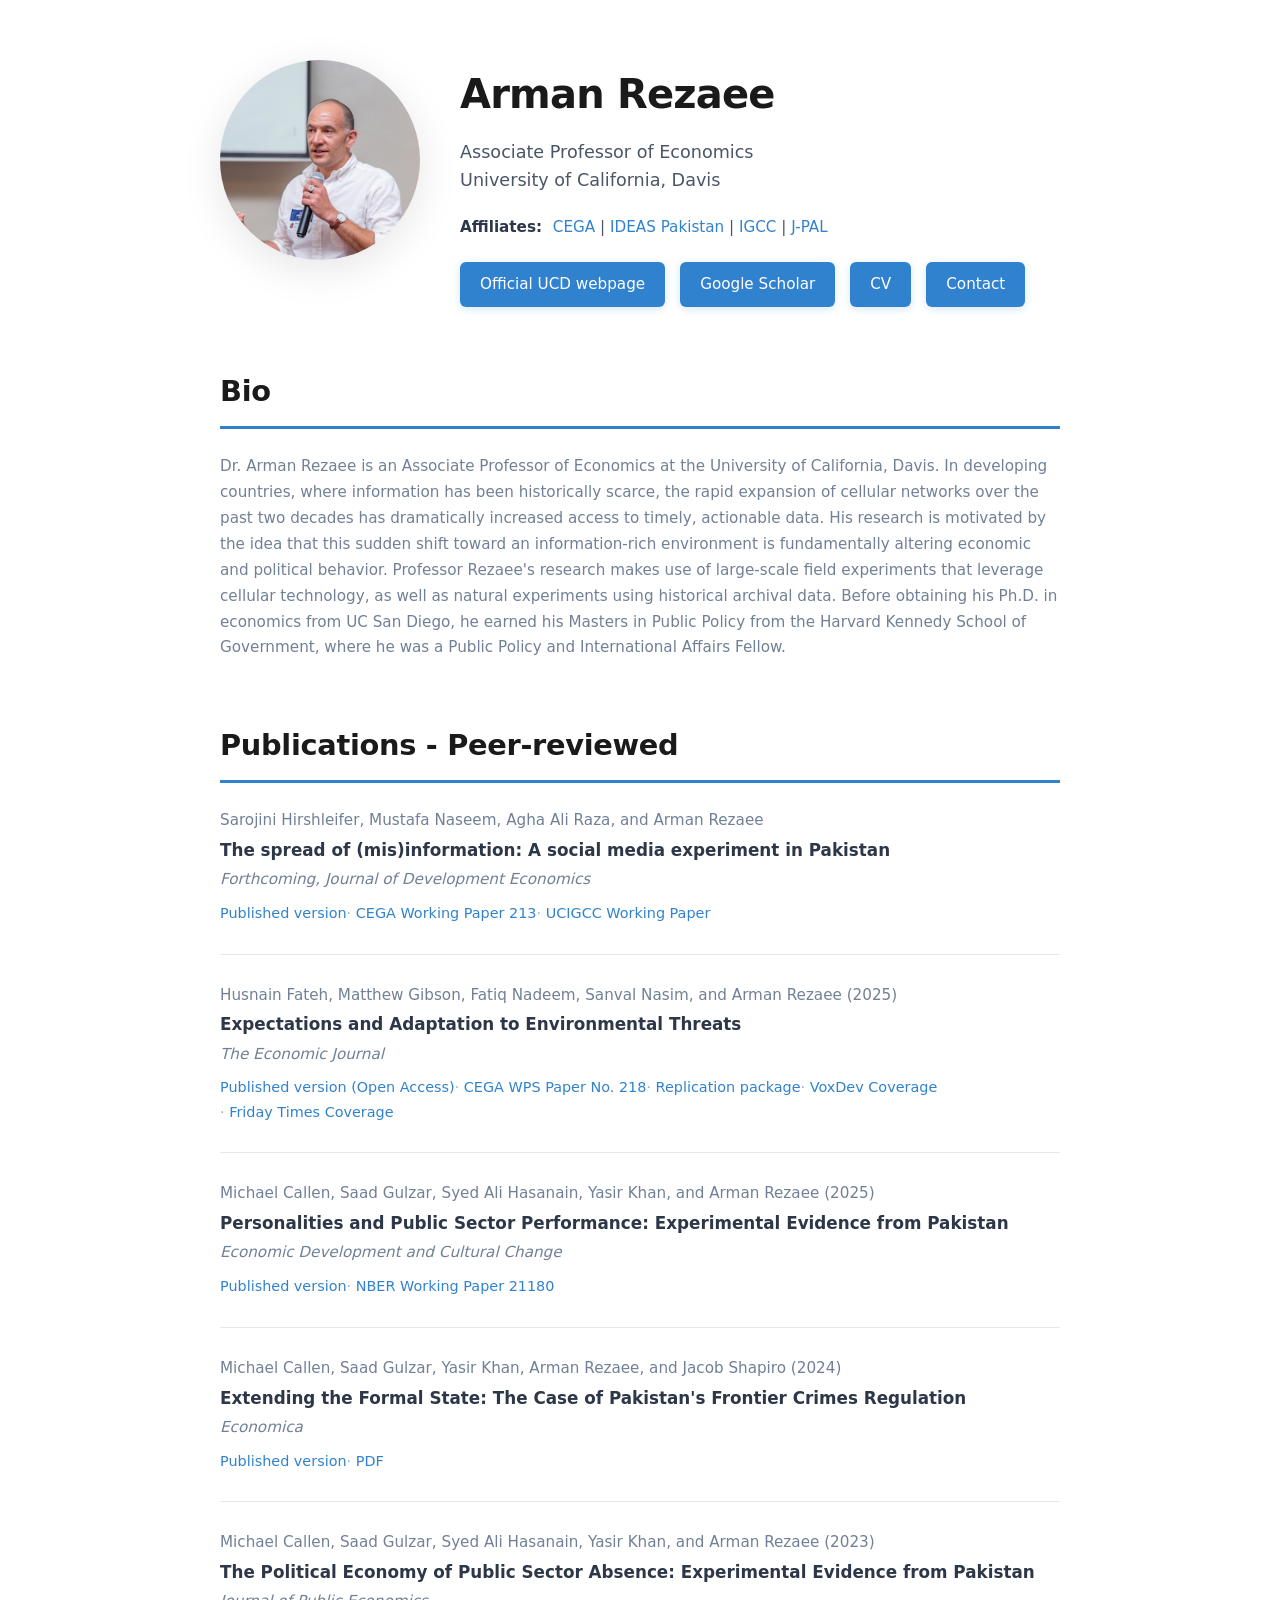
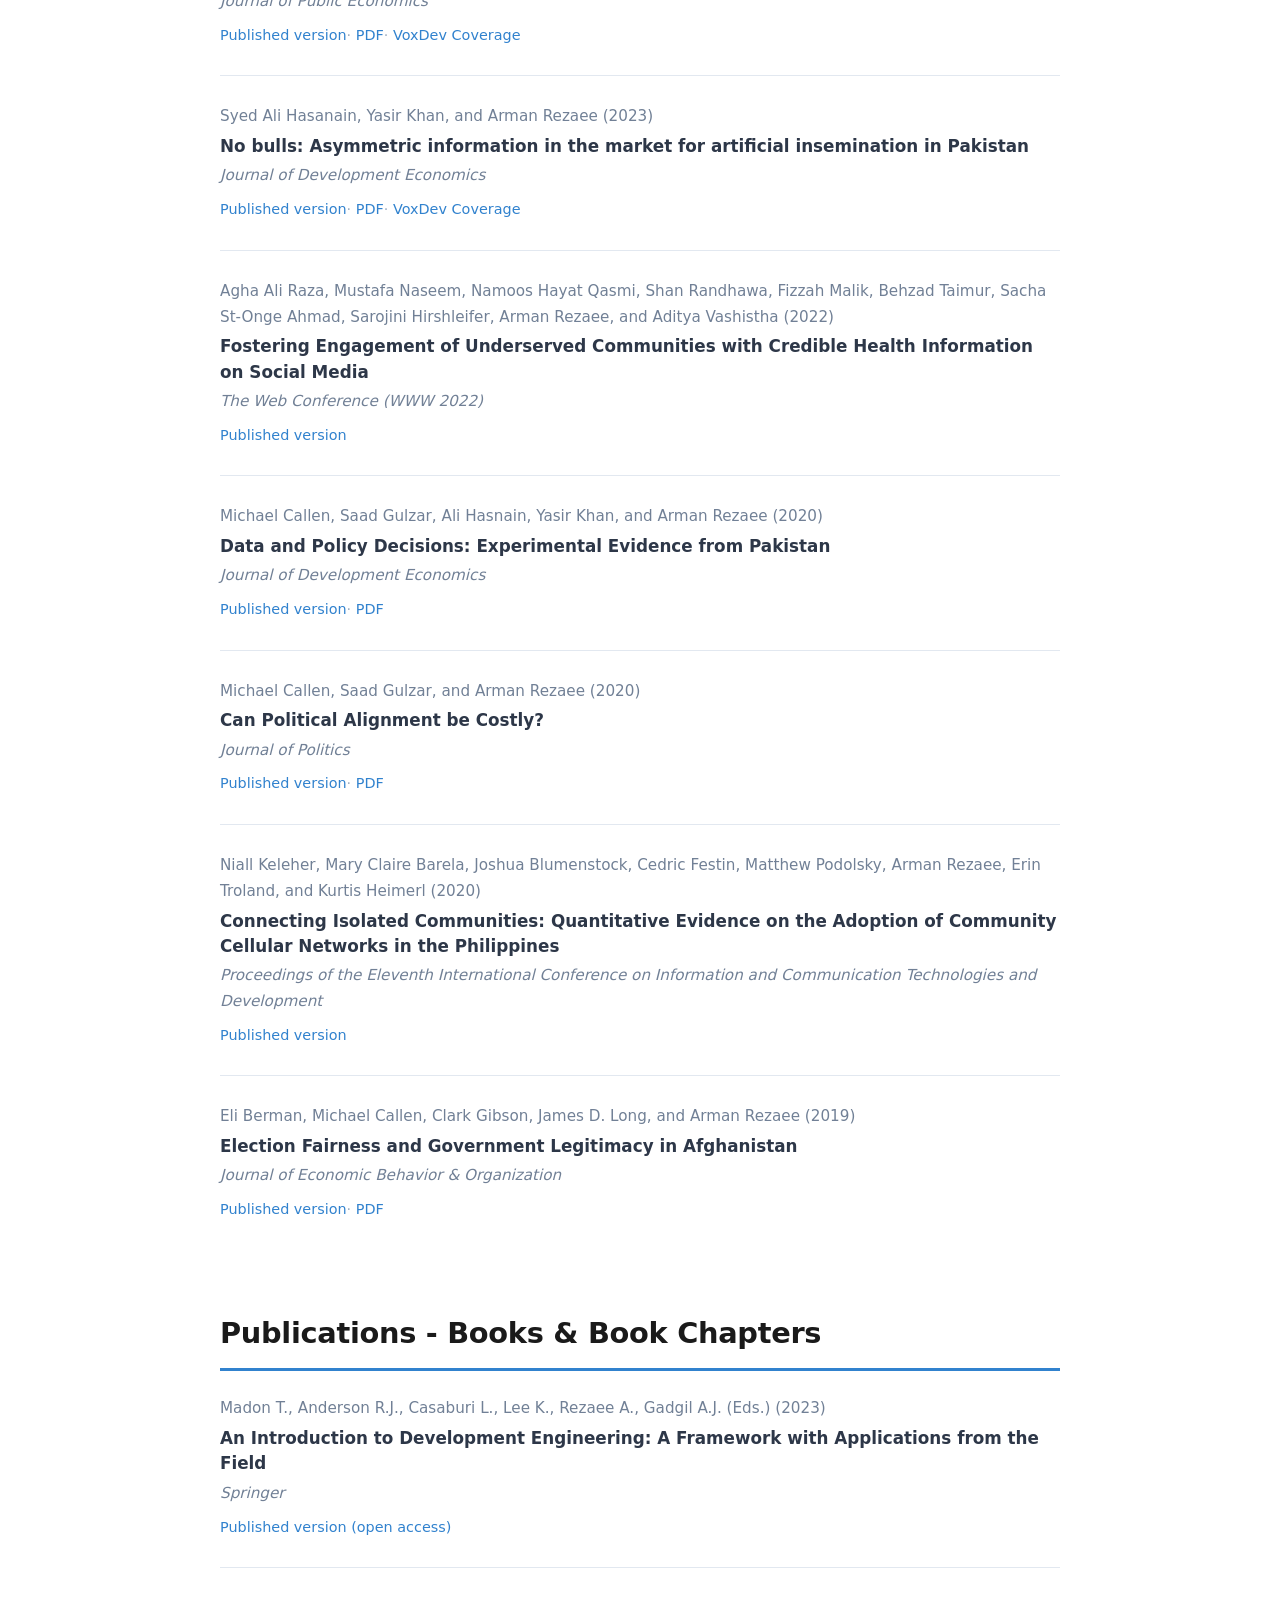
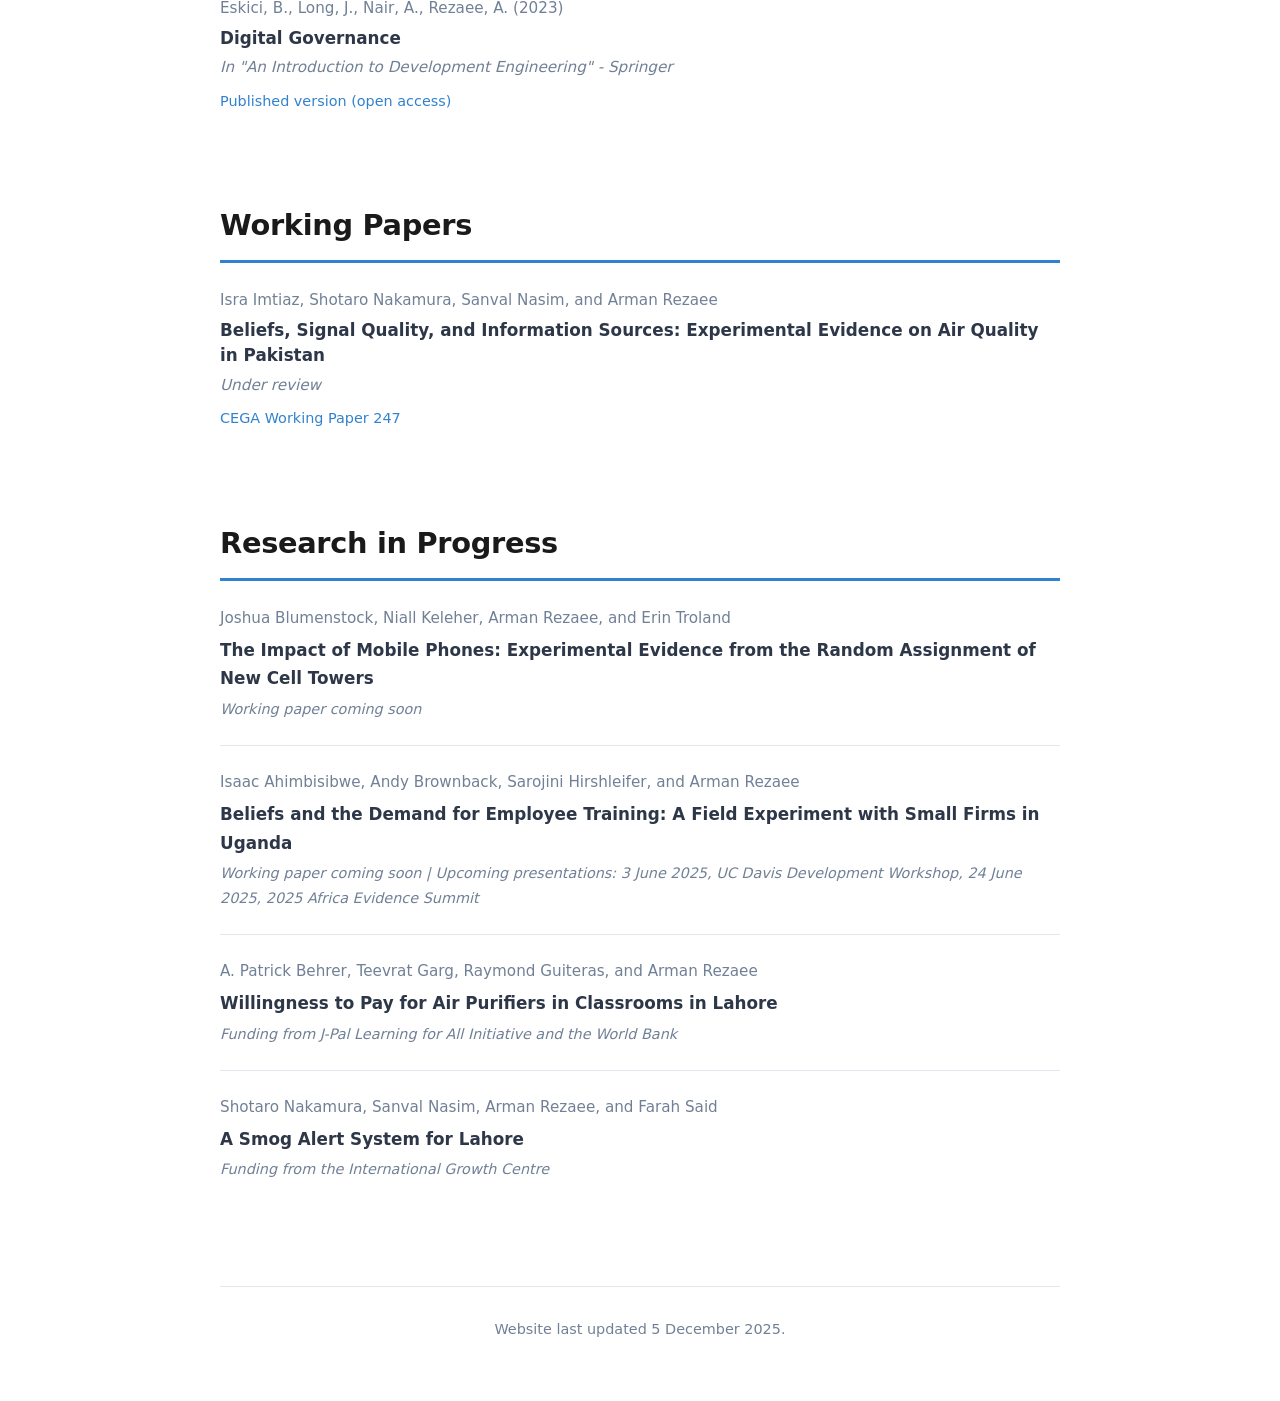
==== commit 97b576dd: "Update title to Associate Professor, refresh CV, prune site - index.html: Associate Professor of Eco" ====
--- a/index.html
+++ b/index.html
@@ -308,7 +308,7 @@
             </div>
             <div class="header-content">
                 <h1>Arman Rezaee</h1>
-                <h4>Assistant Professor of Economics<br>University of California, Davis</h4>
+                <h4>Associate Professor of Economics<br>University of California, Davis</h4>
                 
                 <div class="affiliates">
                     <strong>Affiliates:</strong>
@@ -321,7 +321,7 @@
                 <div class="quick-links">
                     <a href="http://economics.ucdavis.edu/people/abrezaee">Official UCD webpage</a>
                     <a href="http://scholar.google.com/citations?user=eKCS96gAAAAJ&hl=en">Google Scholar</a>
-                    <a href="pdfs/abrezaee-cv-mar2025.pdf">CV</a>
+                    <a href="pdfs/abrezaee-cv-jul2026.pdf">CV</a>
                     <a href="mailto:abrezaee@ucdavis.edu">Contact</a>
                 </div>
             </div>
@@ -330,7 +330,7 @@
         <section>
             <h2>Bio</h2>
             <div class="bio-text">
-                <p>Dr. Arman Rezaee is an Assistant Professor of Economics at the University of California, Davis. In developing countries, where information has been historically scarce, the rapid expansion of cellular networks over the past two decades has dramatically increased access to timely, actionable data. His research is motivated by the idea that this sudden shift toward an information-rich environment is fundamentally altering economic and political behavior. Professor Rezaee's research makes use of large-scale field experiments that leverage cellular technology, as well as natural experiments using historical archival data. Before obtaining his Ph.D. in economics from UC San Diego, he earned his Masters in Public Policy from the Harvard Kennedy School of Government, where he was a Public Policy and International Affairs Fellow.</p>
+                <p>Dr. Arman Rezaee is an Associate Professor of Economics at the University of California, Davis. In developing countries, where information has been historically scarce, the rapid expansion of cellular networks over the past two decades has dramatically increased access to timely, actionable data. His research is motivated by the idea that this sudden shift toward an information-rich environment is fundamentally altering economic and political behavior. Professor Rezaee's research makes use of large-scale field experiments that leverage cellular technology, as well as natural experiments using historical archival data. Before obtaining his Ph.D. in economics from UC San Diego, he earned his Masters in Public Policy from the Harvard Kennedy School of Government, where he was a Public Policy and International Affairs Fellow.</p>
             </div>
         </section>
 
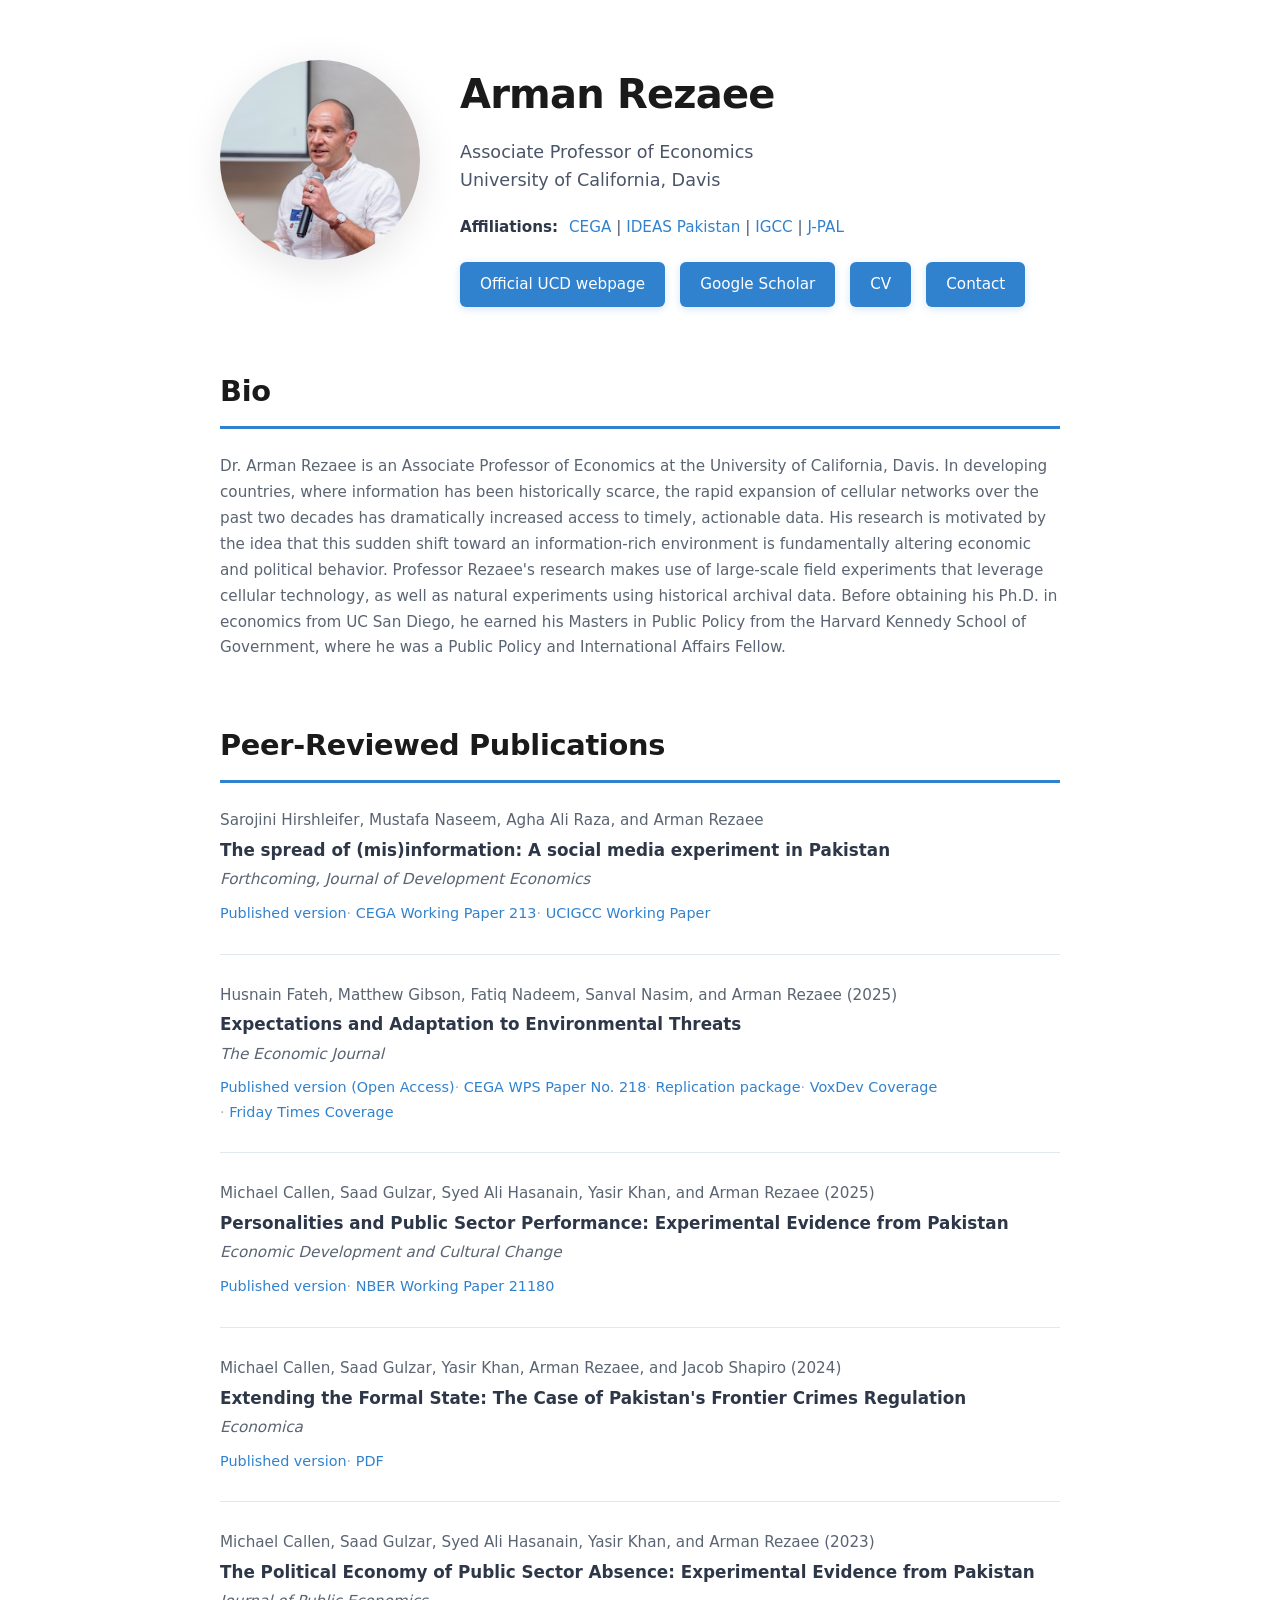
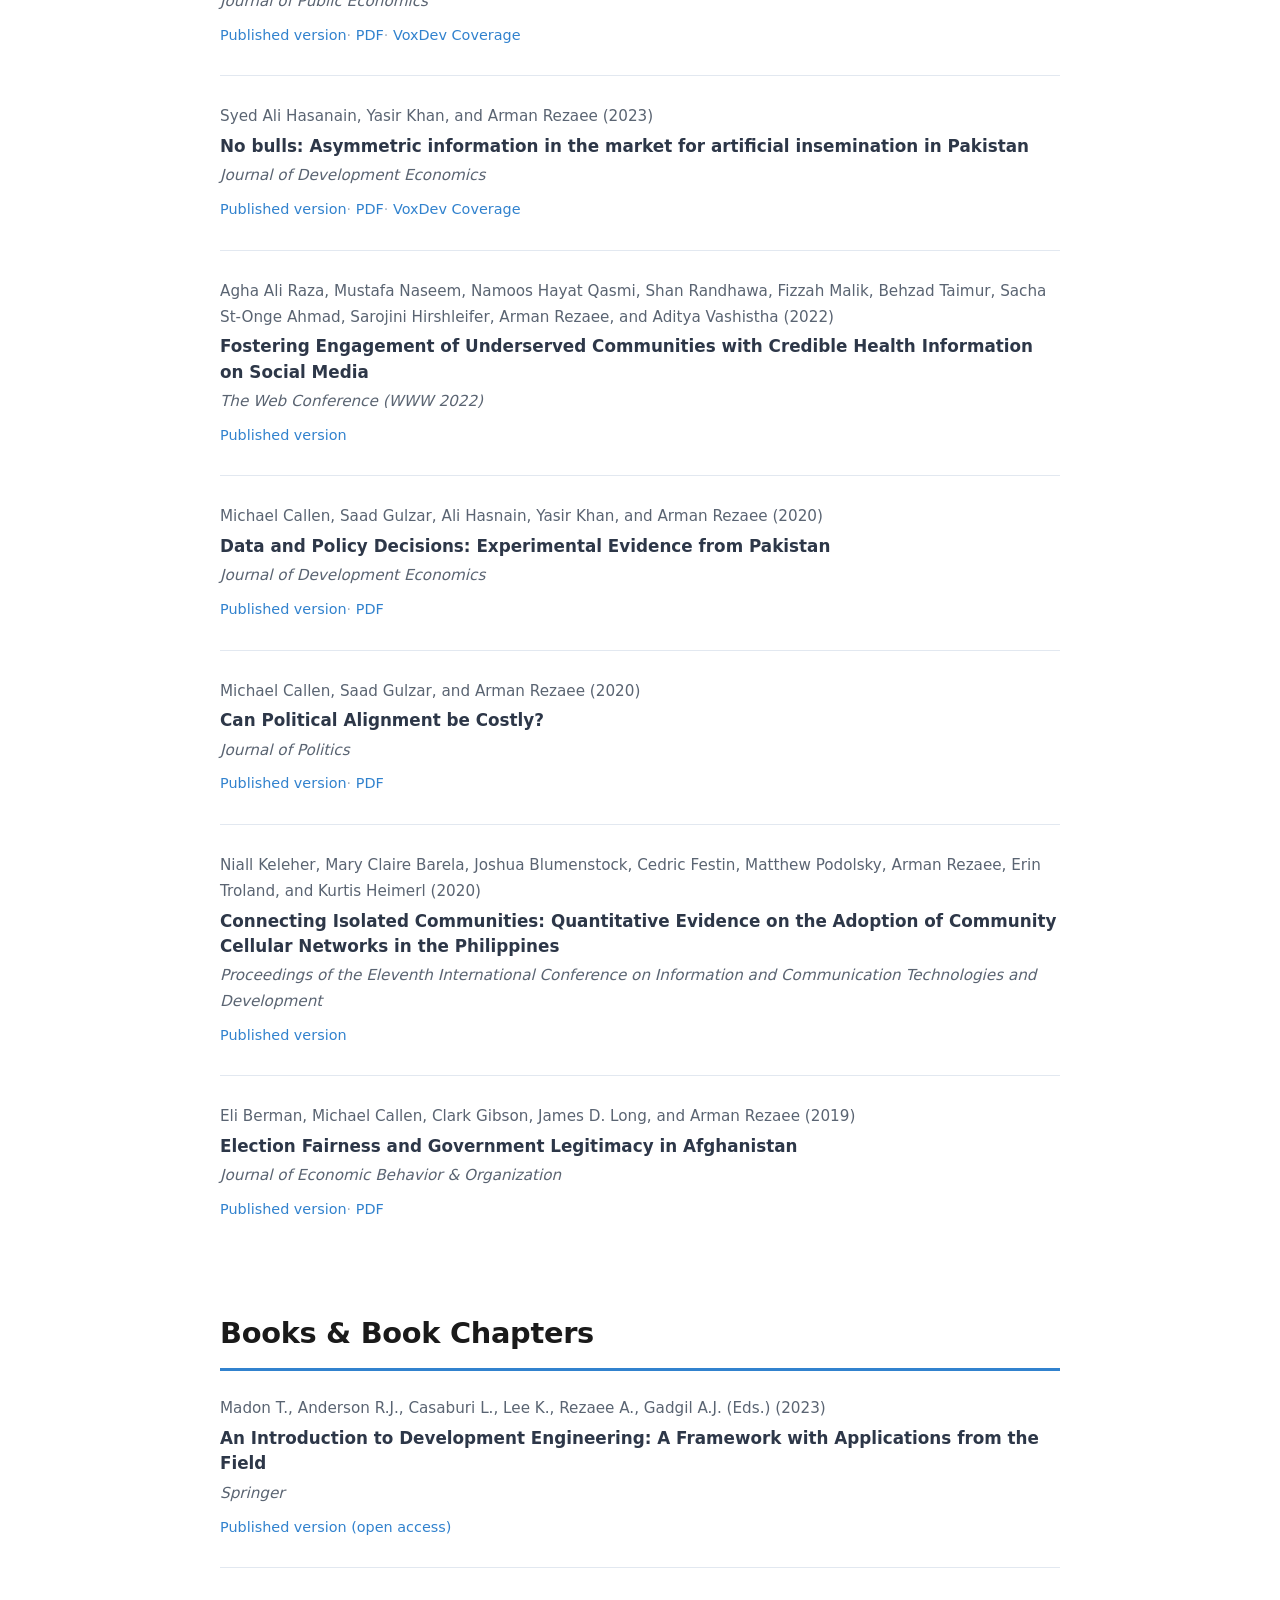
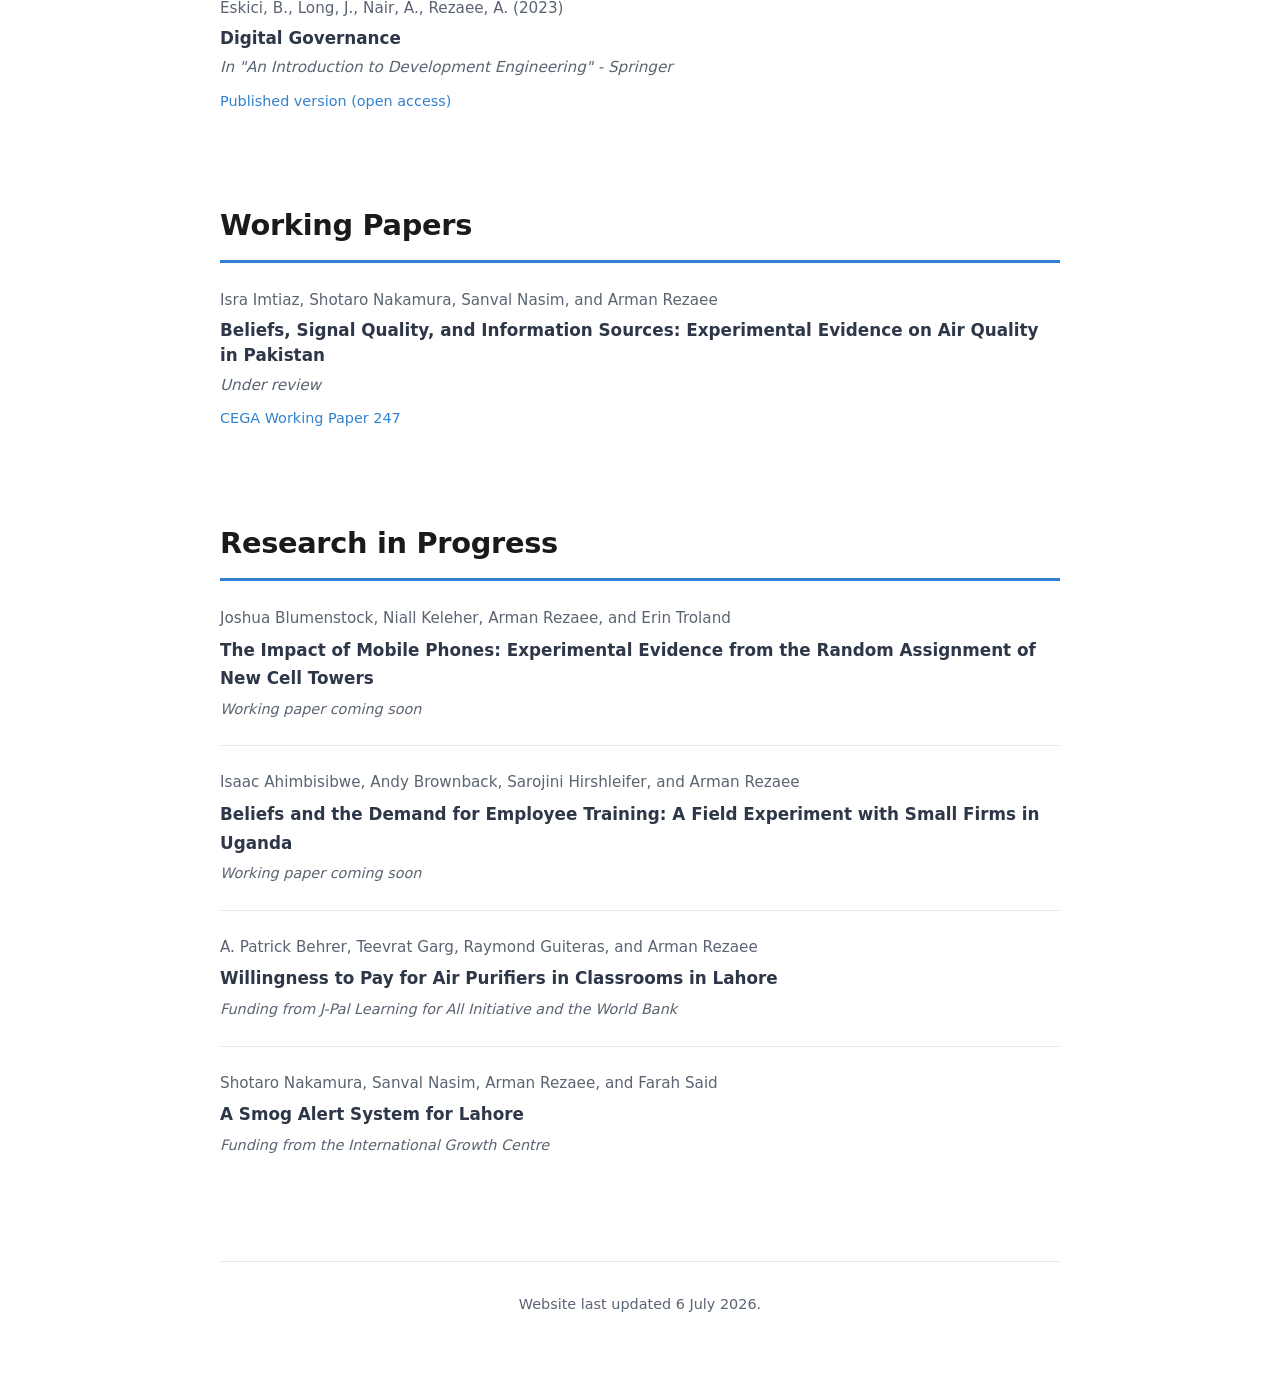
==== commit b845557a: "Polish site: SEO/meta, dark mode, a11y, link hygiene; fix CV typos - Add <title>, meta description, " ====
--- a/index.html
+++ b/index.html
@@ -12,7 +12,24 @@
     
     <meta charset="UTF-8">
     <meta name="viewport" content="width=device-width, initial-scale=1.0">
-    <title>Arman Rezaee</title>
+    <title>Arman Rezaee | Associate Professor of Economics, UC Davis</title>
+    <meta name="description" content="Arman Rezaee — Associate Professor of Economics at UC Davis. Field and natural experiments on information, governance, and economic development, often leveraging mobile technology in Pakistan and beyond.">
+    <meta name="author" content="Arman Rezaee">
+    <link rel="canonical" href="https://armanrezaee.github.io/">
+
+    <!-- Favicon: "AR" monogram on a blue tile -->
+    <link rel="icon" href="data:image/svg+xml,<svg xmlns='http://www.w3.org/2000/svg' viewBox='0 0 64 64'><rect width='64' height='64' rx='12' fill='%233182ce'/><text x='50%25' y='54%25' font-family='-apple-system,Segoe UI,sans-serif' font-size='30' font-weight='700' fill='white' text-anchor='middle' dominant-baseline='middle'>AR</text></svg>">
+
+    <!-- Open Graph / social preview -->
+    <meta property="og:type" content="website">
+    <meta property="og:title" content="Arman Rezaee | Associate Professor of Economics, UC Davis">
+    <meta property="og:description" content="Field and natural experiments on information, governance, and economic development.">
+    <meta property="og:url" content="https://armanrezaee.github.io/">
+    <meta property="og:image" content="https://armanrezaee.github.io/images/SM-5340.jpeg">
+    <meta name="twitter:card" content="summary_large_image">
+    <meta name="twitter:title" content="Arman Rezaee | Associate Professor of Economics, UC Davis">
+    <meta name="twitter:description" content="Field and natural experiments on information, governance, and economic development.">
+    <meta name="twitter:image" content="https://armanrezaee.github.io/images/SM-5340.jpeg">
     <style>
         /* Reset default browser styles for consistency */
         * {
@@ -82,7 +99,7 @@
         }
 
         /* Job title and university */
-        h4 {
+        .subtitle {
             font-size: 1.1em;
             font-weight: 500;
             color: #4a5568;
@@ -176,7 +193,7 @@
         /* Bio text - plain, smaller, and less prominent */
         .bio-text p {
             font-size: 0.95em;
-            color: #718096;
+            color: #5a6472;
         }
 
         /* Individual publication entry */
@@ -192,7 +209,7 @@
 
         /* Author names in publication */
         .publication-authors {
-            color: #718096;
+            color: #5a6472;
             margin-bottom: 4px;
             font-size: 0.95em;
         }
@@ -209,7 +226,7 @@
         /* Journal or venue name (italicized) */
         .publication-venue {
             font-style: italic;
-            color: #718096;
+            color: #5a6472;
             margin-bottom: 8px;
             font-size: 0.95em;
         }
@@ -258,7 +275,7 @@
 
         /* Status text */
         .wip-status {
-            color: #718096;
+            color: #5a6472;
             font-size: 0.9em;
             font-style: italic;
         }
@@ -269,7 +286,7 @@
             padding-top: 30px;
             border-top: 1px solid #e2e8f0;
             text-align: center;
-            color: #718096;
+            color: #5a6472;
             font-size: 0.9em;
         }
 
@@ -297,6 +314,61 @@
             }
 
             /* nothing to override for mobile now */
+        }
+
+        /* Dark mode - respects the visitor's system theme */
+        @media (prefers-color-scheme: dark) {
+            body {
+                background: #16181d;
+                color: #e2e8f0;
+            }
+            h1,
+            .publication-title,
+            .wip-title {
+                color: #f7fafc;
+            }
+            h2,
+            h3 {
+                color: #edf2f7;
+            }
+            h2 {
+                border-bottom-color: #4299e1;
+            }
+            .subtitle,
+            p {
+                color: #cbd5e0;
+            }
+            .affiliates,
+            .affiliates strong {
+                color: #cbd5e0;
+            }
+            .bio-text p,
+            .publication-authors,
+            .publication-venue,
+            .wip-status,
+            footer {
+                color: #a0aec0;
+            }
+            .publication,
+            .wip {
+                border-bottom-color: #2d3748;
+            }
+            footer {
+                border-top-color: #2d3748;
+            }
+            .affiliates a,
+            .publication-links a {
+                color: #63b3ed;
+            }
+            .publication-links a + a::before {
+                color: #4a5568;
+            }
+            .quick-links a:hover {
+                background: #4299e1;
+            }
+            .profile-photo img {
+                box-shadow: 0 10px 40px rgba(0, 0, 0, 0.55);
+            }
         }
     </style>
 </head>
@@ -308,20 +380,20 @@
             </div>
             <div class="header-content">
                 <h1>Arman Rezaee</h1>
-                <h4>Associate Professor of Economics<br>University of California, Davis</h4>
+                <p class="subtitle">Associate Professor of Economics<br>University of California, Davis</p>
                 
                 <div class="affiliates">
-                    <strong>Affiliates:</strong>
-                    <a href="https://cega.berkeley.edu/user-type/faculty-affiliates/">CEGA</a> |
-                    <a href="https://ideasdev.org/people/dr-arman-rezaee/">IDEAS Pakistan</a> |
-                    <a href="https://ucigcc.org/people/arman-rezaee/">IGCC</a> |
-                    <a href="https://www.povertyactionlab.org/person/rezaee">J-PAL</a>
+                    <strong>Affiliations:</strong>
+                    <a href="https://cega.berkeley.edu/user-type/faculty-affiliates/" target="_blank" rel="noopener">CEGA</a> |
+                    <a href="https://ideasdev.org/people/dr-arman-rezaee/" target="_blank" rel="noopener">IDEAS Pakistan</a> |
+                    <a href="https://ucigcc.org/people/arman-rezaee/" target="_blank" rel="noopener">IGCC</a> |
+                    <a href="https://www.povertyactionlab.org/person/rezaee" target="_blank" rel="noopener">J-PAL</a>
                 </div>
 
                 <div class="quick-links">
-                    <a href="http://economics.ucdavis.edu/people/abrezaee">Official UCD webpage</a>
-                    <a href="http://scholar.google.com/citations?user=eKCS96gAAAAJ&hl=en">Google Scholar</a>
-                    <a href="pdfs/abrezaee-cv-jul2026.pdf">CV</a>
+                    <a href="https://economics.ucdavis.edu/people/abrezaee" target="_blank" rel="noopener">Official UCD webpage</a>
+                    <a href="https://scholar.google.com/citations?user=eKCS96gAAAAJ&hl=en" target="_blank" rel="noopener">Google Scholar</a>
+                    <a href="pdfs/abrezaee-cv-jul2026.pdf" target="_blank" rel="noopener">CV</a>
                     <a href="mailto:abrezaee@ucdavis.edu">Contact</a>
                 </div>
             </div>
@@ -335,16 +407,16 @@
         </section>
 
         <section>
-            <h2>Publications - Peer-reviewed</h2>
+            <h2>Peer-Reviewed Publications</h2>
 
             <div class="publication">
                 <div class="publication-authors">Sarojini Hirshleifer, Mustafa Naseem, Agha Ali Raza, and Arman Rezaee</div>
                 <div class="publication-title">The spread of (mis)information: A social media experiment in Pakistan</div>
                 <div class="publication-venue">Forthcoming, Journal of Development Economics</div>
                 <div class="publication-links">
-                    <a href="https://www.sciencedirect.com/science/article/abs/pii/S0304387826000672?DGCID=STMJ_220042_AUTH_SERV_PPUB&lid=jua9g5tkojjo&utm_campaign=STMJ_220042_AUTH_SERV_PPUB&utm_content=07bab9e4-c31e-408b-afa5-1c9ca0f269ca&utm_medium=email&utm_source=braze&utm_term=07bab9e4-c31e-408b-afa5-1c9ca0f269ca">Published version</a>
-                    <a href="https://escholarship.org/uc/item/9v98h6zt#main">CEGA Working Paper 213</a>
-                    <a href="https://ucigcc.org/publication/the-spread-of-misinformation-a-social-media-experiment-in-pakistan/">UCIGCC Working Paper</a>
+                    <a href="https://www.sciencedirect.com/science/article/abs/pii/S0304387826000672?DGCID=STMJ_220042_AUTH_SERV_PPUB&lid=jua9g5tkojjo&utm_campaign=STMJ_220042_AUTH_SERV_PPUB&utm_content=07bab9e4-c31e-408b-afa5-1c9ca0f269ca&utm_medium=email&utm_source=braze&utm_term=07bab9e4-c31e-408b-afa5-1c9ca0f269ca" target="_blank" rel="noopener">Published version</a>
+                    <a href="https://escholarship.org/uc/item/9v98h6zt#main" target="_blank" rel="noopener">CEGA Working Paper 213</a>
+                    <a href="https://ucigcc.org/publication/the-spread-of-misinformation-a-social-media-experiment-in-pakistan/" target="_blank" rel="noopener">UCIGCC Working Paper</a>
                 </div>
             </div>
 
@@ -353,11 +425,11 @@
                 <div class="publication-title">Expectations and Adaptation to Environmental Threats</div>
                 <div class="publication-venue">The Economic Journal</div>
                 <div class="publication-links">
-                    <a href="https://academic.oup.com/ej/advance-article/doi/10.1093/ej/ueaf071/8239786?utm_source=authortollfreelink&utm_campaign=ej&utm_medium=email&guestAccessKey=a9b61781-d56a-4d4d-9c01-4e637fdb13ad">Published version (Open Access)</a>
-                    <a href="https://doi.org/10.26085/C3K88B">CEGA WPS Paper No. 218</a>
-                    <a href="https://doi.org/10.5281/zenodo.16748581">Replication package</a>
-                    <a href="https://voxdev.org/topic/energy-environment/information-and-training-helps-individuals-forecast-and-adapt-air">VoxDev Coverage</a>
-                    <a href="https://thefridaytimes.com/21-Sep-2023/avoiding-air-pollution">Friday Times Coverage</a>
+                    <a href="https://academic.oup.com/ej/advance-article/doi/10.1093/ej/ueaf071/8239786?utm_source=authortollfreelink&utm_campaign=ej&utm_medium=email&guestAccessKey=a9b61781-d56a-4d4d-9c01-4e637fdb13ad" target="_blank" rel="noopener">Published version (Open Access)</a>
+                    <a href="https://doi.org/10.26085/C3K88B" target="_blank" rel="noopener">CEGA WPS Paper No. 218</a>
+                    <a href="https://doi.org/10.5281/zenodo.16748581" target="_blank" rel="noopener">Replication package</a>
+                    <a href="https://voxdev.org/topic/energy-environment/information-and-training-helps-individuals-forecast-and-adapt-air" target="_blank" rel="noopener">VoxDev Coverage</a>
+                    <a href="https://thefridaytimes.com/21-Sep-2023/avoiding-air-pollution" target="_blank" rel="noopener">Friday Times Coverage</a>
                 </div>
             </div>
 
@@ -366,8 +438,8 @@
                 <div class="publication-title">Personalities and Public Sector Performance: Experimental Evidence from Pakistan</div>
                 <div class="publication-venue">Economic Development and Cultural Change</div>
                 <div class="publication-links">
-                    <a href="https://www.journals.uchicago.edu/doi/10.1086/731673">Published version</a>
-                    <a href="https://www.nber.org/papers/w21180">NBER Working Paper 21180</a>
+                    <a href="https://www.journals.uchicago.edu/doi/10.1086/731673" target="_blank" rel="noopener">Published version</a>
+                    <a href="https://www.nber.org/papers/w21180" target="_blank" rel="noopener">NBER Working Paper 21180</a>
                 </div>
             </div>
 
@@ -376,8 +448,8 @@
                 <div class="publication-title">Extending the Formal State: The Case of Pakistan's Frontier Crimes Regulation</div>
                 <div class="publication-venue">Economica</div>
                 <div class="publication-links">
-                    <a href="https://onlinelibrary.wiley.com/doi/10.1111/ecca.12527">Published version</a>
-                    <a href="pdfs/fcr_draft_190930.pdf">PDF</a>
+                    <a href="https://onlinelibrary.wiley.com/doi/10.1111/ecca.12527" target="_blank" rel="noopener">Published version</a>
+                    <a href="pdfs/fcr_draft_190930.pdf" target="_blank" rel="noopener">PDF</a>
                 </div>
             </div>
 
@@ -386,9 +458,9 @@
                 <div class="publication-title">The Political Economy of Public Sector Absence: Experimental Evidence from Pakistan</div>
                 <div class="publication-venue">Journal of Public Economics</div>
                 <div class="publication-links">
-                    <a href="https://www.sciencedirect.com/science/article/pii/S004727272200189X">Published version</a>
-                    <a href="pdfs/PE_absence_final.pdf">PDF</a>
-                    <a href="https://voxdev.org/topic/institutions-political-economy/public-sector-absenteeism-politics-and-patronage-pakistan">VoxDev Coverage</a>
+                    <a href="https://www.sciencedirect.com/science/article/pii/S004727272200189X" target="_blank" rel="noopener">Published version</a>
+                    <a href="pdfs/PE_absence_final.pdf" target="_blank" rel="noopener">PDF</a>
+                    <a href="https://voxdev.org/topic/institutions-political-economy/public-sector-absenteeism-politics-and-patronage-pakistan" target="_blank" rel="noopener">VoxDev Coverage</a>
                 </div>
             </div>
 
@@ -397,9 +469,9 @@
                 <div class="publication-title">No bulls: Asymmetric information in the market for artificial insemination in Pakistan</div>
                 <div class="publication-venue">Journal of Development Economics</div>
                 <div class="publication-links">
-                    <a href="https://www.sciencedirect.com/science/article/abs/pii/S0304387822001419">Published version</a>
-                    <a href="pdfs/livestock_JDE_second_revision.pdf">PDF</a>
-                    <a href="https://voxdev.org/topic/agriculture/udder-success-empowering-farmers-through-information-veterinarian-quality">VoxDev Coverage</a>
+                    <a href="https://www.sciencedirect.com/science/article/abs/pii/S0304387822001419" target="_blank" rel="noopener">Published version</a>
+                    <a href="pdfs/livestock_JDE_second_revision.pdf" target="_blank" rel="noopener">PDF</a>
+                    <a href="https://voxdev.org/topic/agriculture/udder-success-empowering-farmers-through-information-veterinarian-quality" target="_blank" rel="noopener">VoxDev Coverage</a>
                 </div>
             </div>
 
@@ -408,7 +480,7 @@
                 <div class="publication-title">Fostering Engagement of Underserved Communities with Credible Health Information on Social Media</div>
                 <div class="publication-venue">The Web Conference (WWW 2022)</div>
                 <div class="publication-links">
-                    <a href="https://dl.acm.org/doi/abs/10.1145/3485447.3512267?casa_token=7DTgYo6stbMAAAAA:FZ7azsh8oXVnimlPw507LNu2SoPX1bnqjTDEQZZBtJYEDlnT77UlWz_gERtrb6uXA9K1-hhufPJC1mY">Published version</a>
+                    <a href="https://dl.acm.org/doi/abs/10.1145/3485447.3512267?casa_token=7DTgYo6stbMAAAAA:FZ7azsh8oXVnimlPw507LNu2SoPX1bnqjTDEQZZBtJYEDlnT77UlWz_gERtrb6uXA9K1-hhufPJC1mY" target="_blank" rel="noopener">Published version</a>
                 </div>
             </div>
 
@@ -417,8 +489,8 @@
                 <div class="publication-title">Data and Policy Decisions: Experimental Evidence from Pakistan</div>
                 <div class="publication-venue">Journal of Development Economics</div>
                 <div class="publication-links">
-                    <a href="https://www.sciencedirect.com/science/article/abs/pii/S0304387820300985">Published version</a>
-                    <a href="pdfs/data_policy_decisions.pdf">PDF</a>
+                    <a href="https://www.sciencedirect.com/science/article/abs/pii/S0304387820300985" target="_blank" rel="noopener">Published version</a>
+                    <a href="pdfs/data_policy_decisions.pdf" target="_blank" rel="noopener">PDF</a>
                 </div>
             </div>
 
@@ -427,8 +499,8 @@
                 <div class="publication-title">Can Political Alignment be Costly?</div>
                 <div class="publication-venue">Journal of Politics</div>
                 <div class="publication-links">
-                    <a href="https://www.journals.uchicago.edu/doi/abs/10.1086/706890?af=R&mobileUi=0">Published version</a>
-                    <a href="pdfs/Political_Alignment_jop.pdf">PDF</a>
+                    <a href="https://www.journals.uchicago.edu/doi/abs/10.1086/706890?af=R&mobileUi=0" target="_blank" rel="noopener">Published version</a>
+                    <a href="pdfs/Political_Alignment_jop.pdf" target="_blank" rel="noopener">PDF</a>
                 </div>
             </div>
 
@@ -437,7 +509,7 @@
                 <div class="publication-title">Connecting Isolated Communities: Quantitative Evidence on the Adoption of Community Cellular Networks in the Philippines</div>
                 <div class="publication-venue">Proceedings of the Eleventh International Conference on Information and Communication Technologies and Development</div>
                 <div class="publication-links">
-                    <a href="https://dl.acm.org/doi/abs/10.1145/3392561.3394645">Published version</a>
+                    <a href="https://dl.acm.org/doi/abs/10.1145/3392561.3394645" target="_blank" rel="noopener">Published version</a>
                 </div>
             </div>
 
@@ -446,22 +518,22 @@
                 <div class="publication-title">Election Fairness and Government Legitimacy in Afghanistan</div>
                 <div class="publication-venue">Journal of Economic Behavior & Organization</div>
                 <div class="publication-links">
-                    <a href="https://www.sciencedirect.com/science/article/abs/pii/S016726811930318X">Published version</a>
-                    <a href="pdfs/Legitimacy_Oct2019.pdf">PDF</a>
+                    <a href="https://www.sciencedirect.com/science/article/abs/pii/S016726811930318X" target="_blank" rel="noopener">Published version</a>
+                    <a href="pdfs/Legitimacy_Oct2019.pdf" target="_blank" rel="noopener">PDF</a>
                 </div>
             </div>
 
         </section>
 
         <section>
-            <h2>Publications - Books & Book Chapters</h2>
+            <h2>Books & Book Chapters</h2>
 
             <div class="publication">
                 <div class="publication-authors">Madon T., Anderson R.J., Casaburi L., Lee K., Rezaee A., Gadgil A.J. (Eds.) (2023)</div>
                 <div class="publication-title">An Introduction to Development Engineering: A Framework with Applications from the Field</div>
                 <div class="publication-venue">Springer</div>
                 <div class="publication-links">
-                    <a href="https://link.springer.com/book/10.1007/978-3-030-86065-3">Published version (open access)</a>
+                    <a href="https://link.springer.com/book/10.1007/978-3-030-86065-3" target="_blank" rel="noopener">Published version (open access)</a>
                 </div>
             </div>
 
@@ -470,7 +542,7 @@
                 <div class="publication-title">Digital Governance</div>
                 <div class="publication-venue">In "An Introduction to Development Engineering" - Springer</div>
                 <div class="publication-links">
-                    <a href="https://link.springer.com/book/10.1007/978-3-030-86065-3">Published version (open access)</a>
+                    <a href="https://link.springer.com/book/10.1007/978-3-030-86065-3" target="_blank" rel="noopener">Published version (open access)</a>
                 </div>
             </div>
         </section>
@@ -483,7 +555,7 @@
                 <div class="publication-title">Beliefs, Signal Quality, and Information Sources: Experimental Evidence on Air Quality in Pakistan</div>
                 <div class="publication-venue">Under review</div>
                 <div class="publication-links">
-                    <a href="https://escholarship.org/uc/item/3z476268">CEGA Working Paper 247</a>
+                    <a href="https://escholarship.org/uc/item/3z476268" target="_blank" rel="noopener">CEGA Working Paper 247</a>
                 </div>
             </div>
         </section>
@@ -500,7 +572,7 @@
             <div class="wip">
                 <div class="publication-authors">Isaac Ahimbisibwe, Andy Brownback, Sarojini Hirshleifer, and Arman Rezaee</div>
                 <div class="wip-title">Beliefs and the Demand for Employee Training: A Field Experiment with Small Firms in Uganda</div>
-                <div class="wip-status">Working paper coming soon | Upcoming presentations: 3 June 2025, UC Davis Development Workshop, 24 June 2025, 2025 Africa Evidence Summit</div>
+                <div class="wip-status">Working paper coming soon</div>
             </div>
 
             <div class="wip">
@@ -517,7 +589,7 @@
         </section>
 
         <footer>
-            Website last updated 5 December 2025.
+            Website last updated 6 July 2026.
         </footer>
     </div>
 </body>
